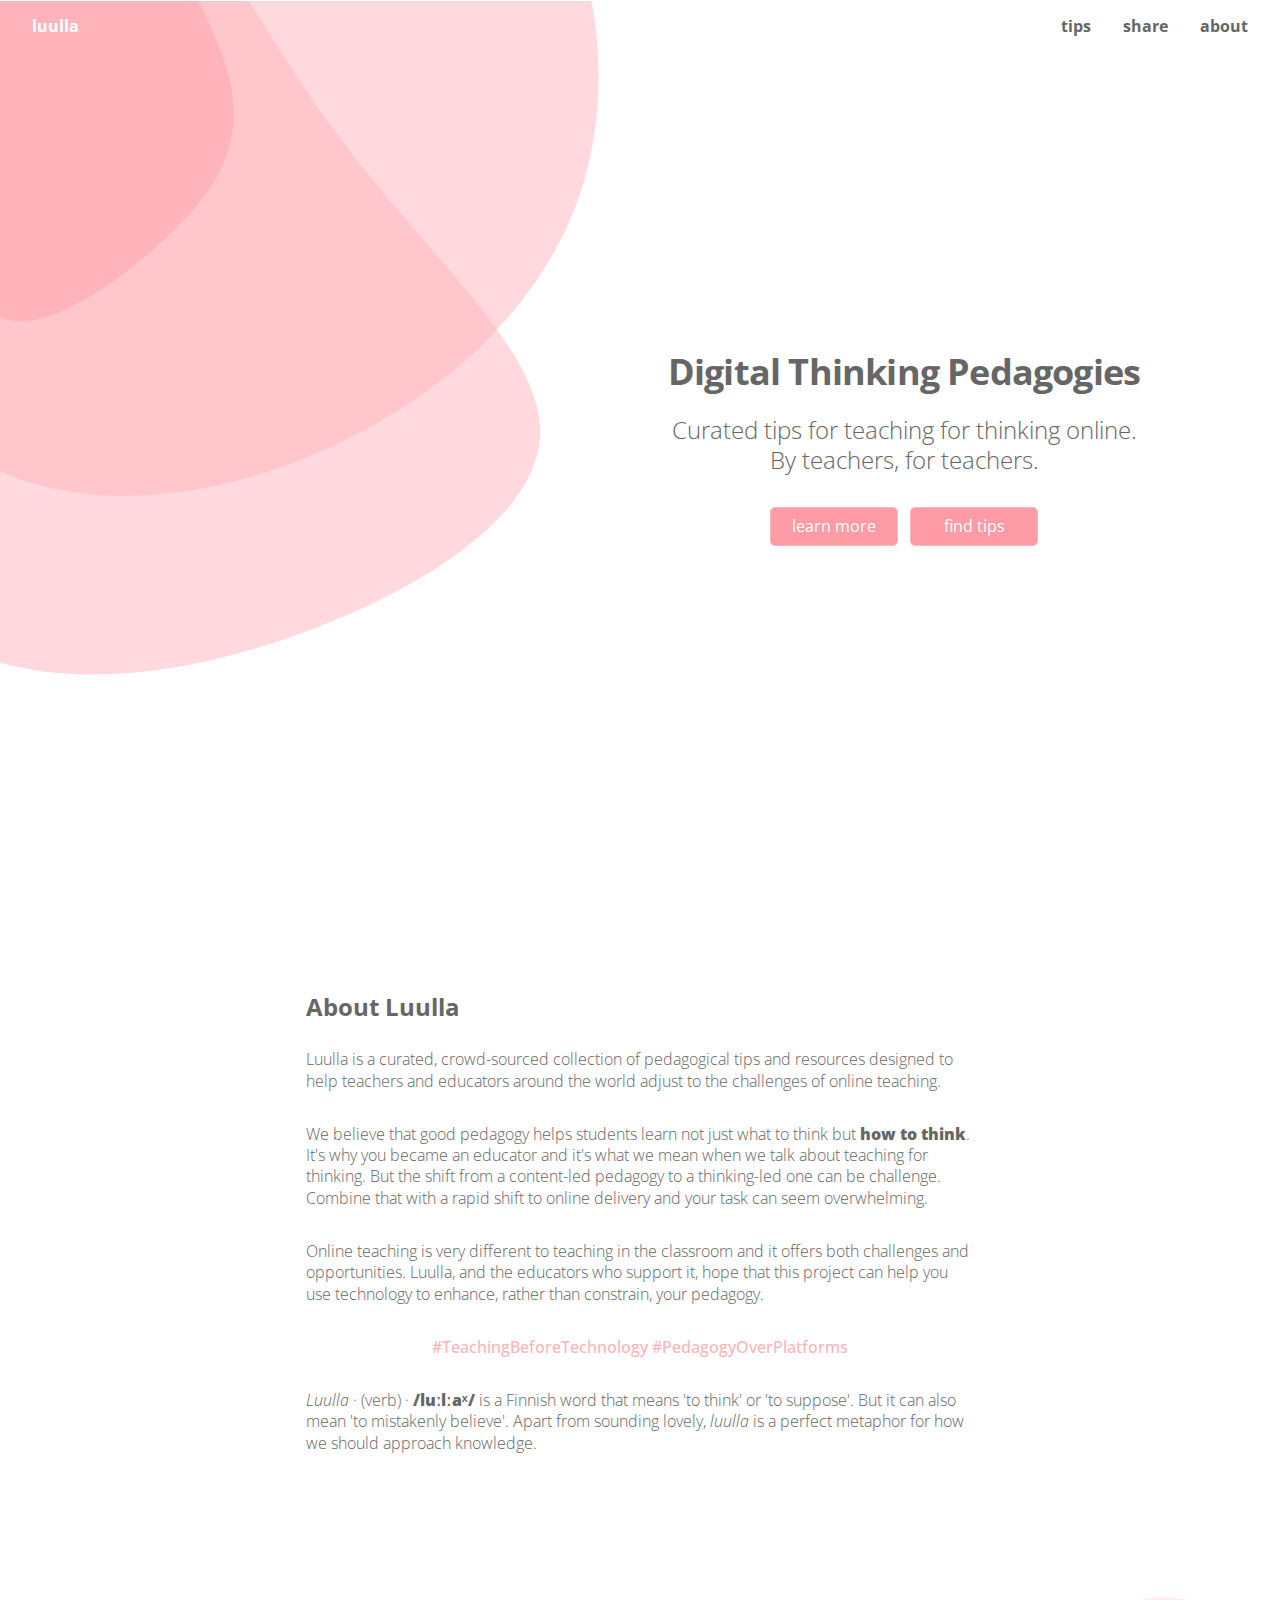
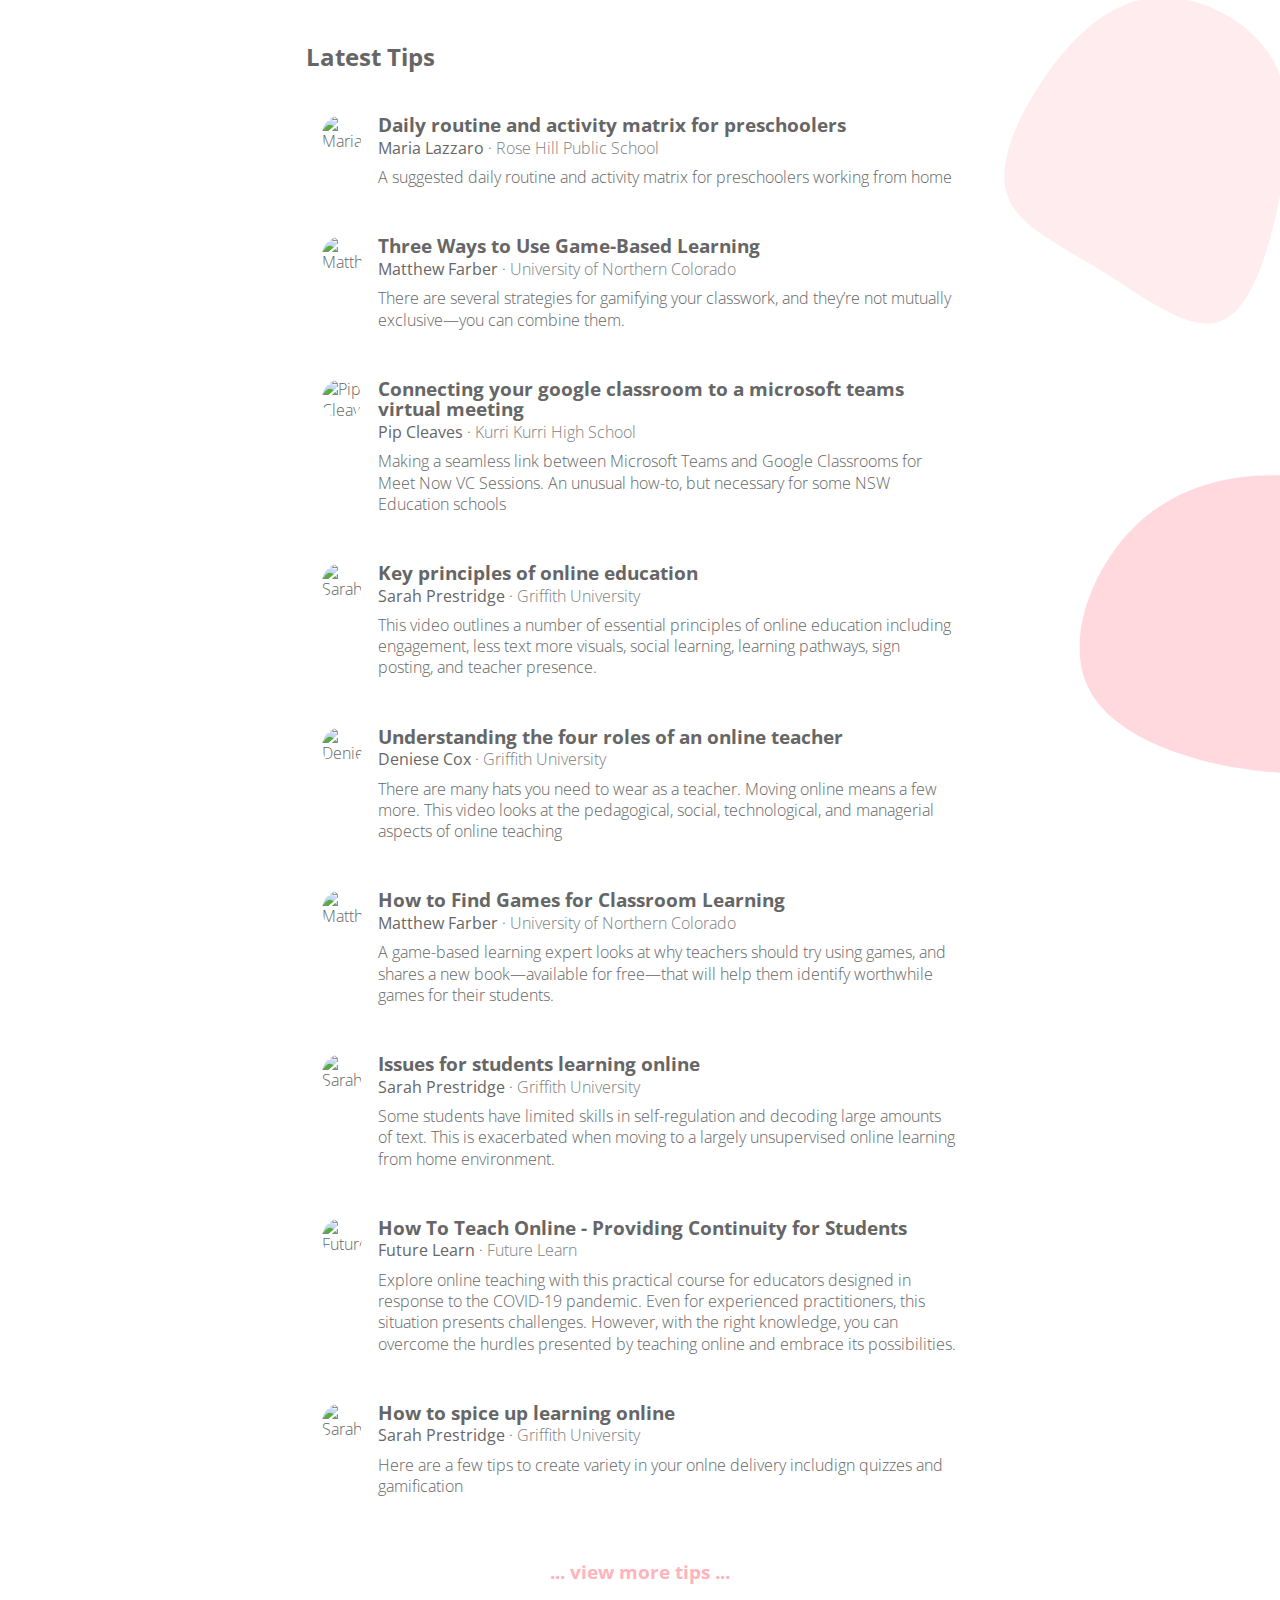
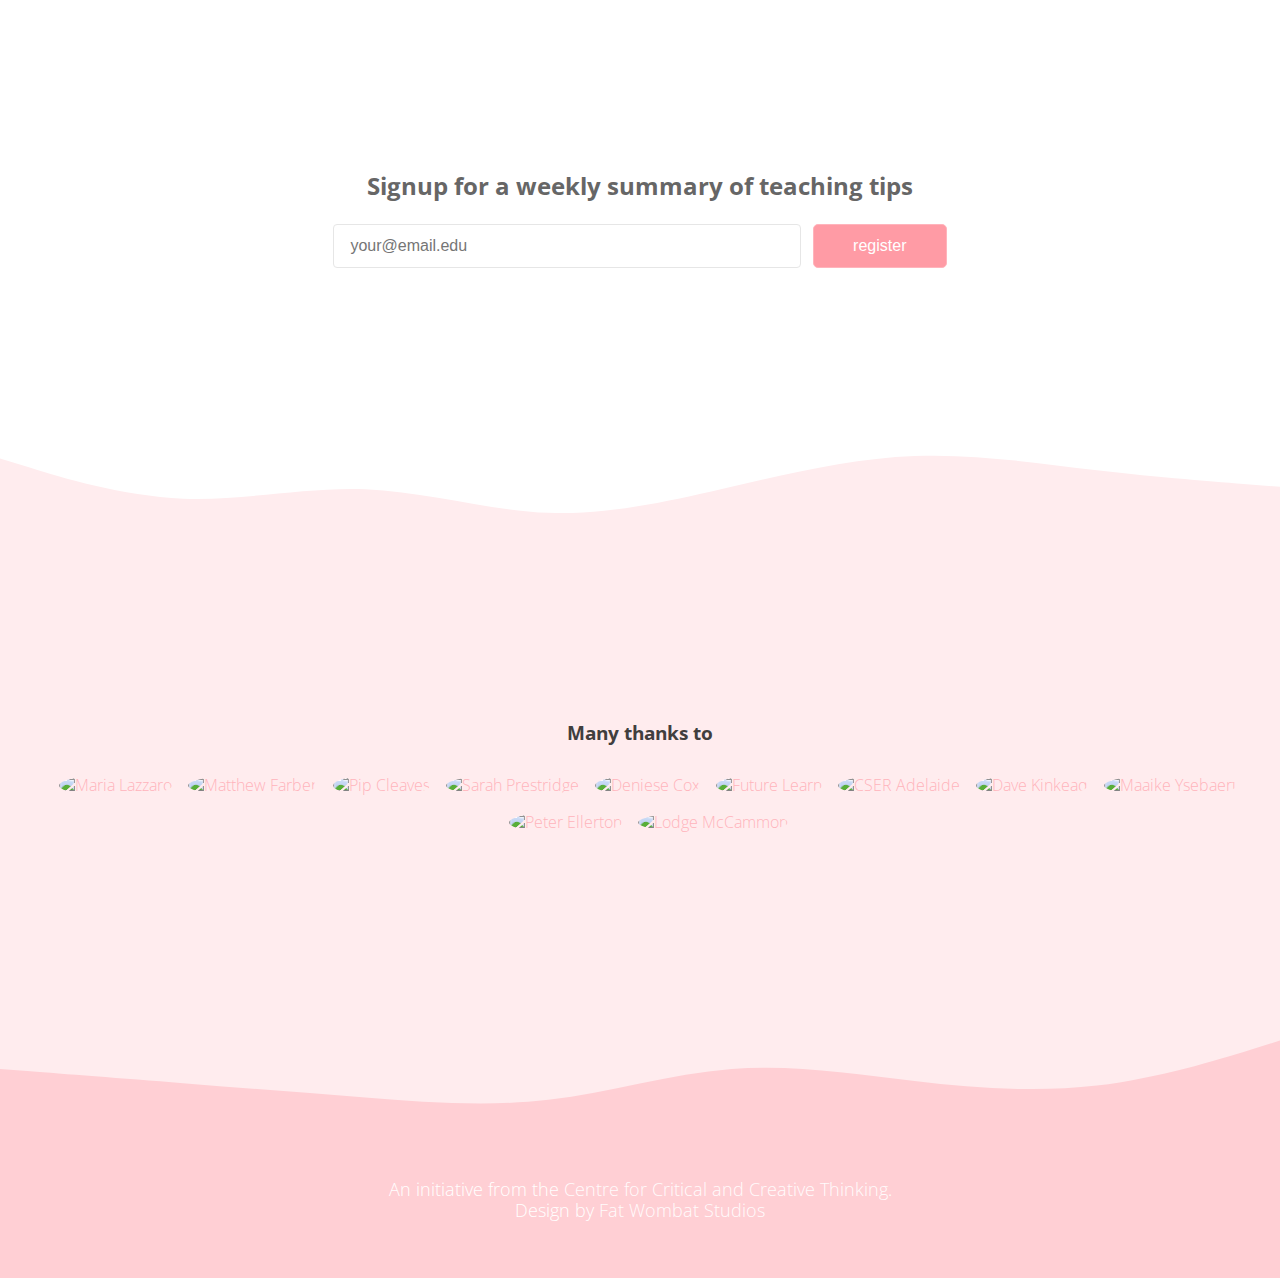
==== index.html @ fcb1ba96 "Automated build" ====
<!DOCTYPE html>
<html lang="en">

  <head>
    <title>Digital Thinking Pedagogies</title>
    <meta charset="utf-8">
    <meta name="viewport" content="width=device-width, initial-scale=1">
    <meta name="description" content="Curated tips for teaching for thinking online. By teachers, for teachers. | Luulla is a platform for digital thinking pedagogy">
    <meta name="author" content="Dave Kinkead">  
    <link href="https://fonts.googleapis.com/css2?family=Open+Sans:wght@300;400;600;700;800&display=swap" rel="stylesheet">
    <link rel="stylesheet" type="text/css" href="/assets/screen.css?x=1" media="screen">
    <meta name="google-site-verification" content="eX9k4VW4BFGqI_kBUXgRJk5OePRCKlw5haHARiLp54Y">
    <script src="https://kit.fontawesome.com/82c5c76c75.js" crossorigin="anonymous"></script>
    <script src="https://cdn.jsdelivr.net/npm/fuse.js@5.0.10-beta/dist/fuse.min.js"></script>  
  
    <meta property="og:url" content="https://luulla.app//">
    <meta property="og:type" content="article">
    <meta property="og:title" content="Digital Thinking Pedagogies">
    <meta property="og:description" content="Curated tips for teaching for thinking online. By teachers, for teachers.">
    <meta property="og:image" content="https://luulla.app/assets/images/screen.png">
    <meta property="og:image:alt" content="Curated tips for teaching for thinking online. By teachers, for teachers.">
  
    <meta name="twitter:card" content="summary_large_image">
    <meta name="twitter:site" content="@">
    <meta name="twitter:title" content="Digital Thinking Pedagogies">
    <meta name="twitter:description" content="Curated tips for teaching for thinking online. By teachers, for teachers.">
    <meta name="twitter:image" content="https://luulla.app/assets/images/screen.png">
  
  </head>
  <body class="home">

    <nav>
      <span class="home desktop"><a href="/">luulla</a></span>
      <span class="home mobile"><a href="/"></a></span>
    
      <span class="link"><a href="/tips">tips</a></span>
      <span class="link"><a href="/share">share</a></span>
      <span class="link"><a href="/#about">about</a></span> 
    </nav>
    <section class="hero">
      <div class="content">
        <h1>Digital Thinking Pedagogies</h1>
        <p class="description">Curated tips for teaching for thinking online. By teachers, for teachers.</p>
        <div class="call-to-action">
          <a href="#about" class="btn">learn more</a>
          <a href="tips" class="btn">find tips</a>
        </div>
      </div>
    
    </section>
    <section id="about" class="about content">
      <h2 id="about-luulla">About Luulla</h2>
<p>Luulla is a curated, crowd-sourced collection of pedagogical tips and resources designed to help teachers and educators around the world adjust to the challenges of online teaching.</p>
<p>We believe that good pedagogy helps students learn not just what to think but <strong>how to think</strong>. It&#39;s why you became an educator and it&#39;s what we mean when we talk about teaching for thinking.  But the shift from a content-led pedagogy to a thinking-led one can be challenge.  Combine that with a rapid shift to online delivery and your task can seem overwhelming.</p>
<p>Online teaching is very different to teaching in the classroom and it offers both challenges and opportunities.  Luulla, and the educators who support it, hope that this project can help you use technology to enhance, rather than constrain, your pedagogy.</p>
<p class="right">#TeachingBeforeTechnology #PedagogyOverPlatforms</p>

<p><em>Luulla</em> · (verb) · <strong>/luːlːaˣ/</strong>  is a Finnish word that means &#39;to think&#39; or &#39;to suppose&#39;.  But it can also mean &#39;to mistakenly believe&#39;.  Apart from sounding lovely, <em>luulla</em> is a perfect metaphor for how we should approach knowledge.</p>

    </section>

    <section class="content collections">
      <h2>Latest Tips</h2>
      <ol class="list">
  
        <li class="item summary twitter">
          <img src="https://pbs.twimg.com/profile_images/845379006002163712/iJyY5JTq_400x400.jpg" alt="Maria Lazzaro" class="mugshot" />
          <a href="https://twitter.com/MariaLazzaro17/status/1242695621837877248" rel="nofollow" target="_blank">
            <h3 class="title">
              <i class="fab fa-twitter"></i>
              <i class="fab fa-facebook"></i>
              <i class="fab fa-google-plus-g"></i>
              <i class="fab fa-youtube"></i>
              <i class="fab fa-wordpress"></i>
              <i class="fas fa-file-pdf"></i>
              <i class="fas fa-chalkboard-teacher"></i>
              Daily routine and activity matrix for preschoolers
            </h3>
          </a>
          <div class="meta"><span class="name">Maria Lazzaro</span>  &centerdot; <span class="school">Rose Hill Public School</span></div>
          <div class="contents">A suggested daily routine and activity matrix for preschoolers working from home
        </div>
        </li>  
  
        <li class="item summary blog">
          <img src="https://scontent-vie1-1.xx.fbcdn.net/v/t1.0-1/p320x320/80696371_10158064090493255_3617334006309191680_o.jpg?_nc_cat&#x3D;107&amp;_nc_sid&#x3D;dbb9e7&amp;_nc_oc&#x3D;AQnygaXtqpTHcOIzjh5dgww2oTogltzEM9eAENR7x769qzAmcpFcOkhseMDG-qgwoF0&amp;_nc_ht&#x3D;scontent-vie1-1.xx&amp;_nc_tp&#x3D;6&amp;oh&#x3D;0cd25d76961f17e14080dcde0e2c8b6f&amp;oe&#x3D;5EA6AFAB" alt="Matthew Farber" class="mugshot" />
          <a href="https://www.edutopia.org/article/3-ways-use-game-based-learning-matthew-farber" rel="nofollow" target="_blank">
            <h3 class="title">
              <i class="fab fa-twitter"></i>
              <i class="fab fa-facebook"></i>
              <i class="fab fa-google-plus-g"></i>
              <i class="fab fa-youtube"></i>
              <i class="fab fa-wordpress"></i>
              <i class="fas fa-file-pdf"></i>
              <i class="fas fa-chalkboard-teacher"></i>
              Three Ways to Use Game-Based Learning
            </h3>
          </a>
          <div class="meta"><span class="name">Matthew Farber</span>  &centerdot; <span class="school">University of Northern Colorado</span></div>
          <div class="contents">There are several strategies for gamifying your classwork, and they’re not mutually exclusive—you can combine them.
        </div>
        </li>  
  
        <li class="item summary pdf">
          <img src="https://pbs.twimg.com/profile_images/1138984179675172865/nPm04Na7_400x400.jpg" alt="Pip Cleaves" class="mugshot" />
          <a href="https://www.dropbox.com/s/hvswhx5kasagrvx/Connecting%20your%20Google%20Classroom%20to%20Teams.pdf?dl&#x3D;0" rel="nofollow" target="_blank">
            <h3 class="title">
              <i class="fab fa-twitter"></i>
              <i class="fab fa-facebook"></i>
              <i class="fab fa-google-plus-g"></i>
              <i class="fab fa-youtube"></i>
              <i class="fab fa-wordpress"></i>
              <i class="fas fa-file-pdf"></i>
              <i class="fas fa-chalkboard-teacher"></i>
              Connecting your google classroom to a microsoft teams virtual meeting
            </h3>
          </a>
          <div class="meta"><span class="name">Pip Cleaves</span>  &centerdot; <span class="school">Kurri Kurri High School</span></div>
          <div class="contents">Making a seamless link between Microsoft Teams and Google Classrooms for Meet Now VC Sessions. An unusual how-to, but necessary for some NSW Education schools
        </div>
        </li>  
  
        <li class="item summary youtube">
          <img src="https://i1.rgstatic.net/ii/profile.image/281167828930596-1444047042583_Q512/Sarah_Prestridge.jpg" alt="Sarah Prestridge" class="mugshot" />
          <a href="https://www.youtube.com/watch?v&#x3D;vPTQtCSduSM&amp;" rel="nofollow" target="_blank">
            <h3 class="title">
              <i class="fab fa-twitter"></i>
              <i class="fab fa-facebook"></i>
              <i class="fab fa-google-plus-g"></i>
              <i class="fab fa-youtube"></i>
              <i class="fab fa-wordpress"></i>
              <i class="fas fa-file-pdf"></i>
              <i class="fas fa-chalkboard-teacher"></i>
              Key principles of online education
            </h3>
          </a>
          <div class="meta"><span class="name">Sarah Prestridge</span>  &centerdot; <span class="school">Griffith University</span></div>
          <div class="contents">This video outlines a number of essential principles of online education including engagement, less text more visuals, social learning, learning pathways, sign posting, and teacher presence.
        </div>
        </li>  
  
        <li class="item summary youtube">
          <img src="https://media-exp1.licdn.com/dms/image/C5103AQGne--c1UJ5tA/profile-displayphoto-shrink_200_200/0?e&#x3D;1591228800&amp;v&#x3D;beta&amp;t&#x3D;pMYqDKmPVLatpJoZ0j_3WMMM72CoSiLJ8FSW7W2IIis" alt="Deniese Cox" class="mugshot" />
          <a href="https://www.youtube.com/watch?v&#x3D;ZI1KqHNqpA0&amp;" rel="nofollow" target="_blank">
            <h3 class="title">
              <i class="fab fa-twitter"></i>
              <i class="fab fa-facebook"></i>
              <i class="fab fa-google-plus-g"></i>
              <i class="fab fa-youtube"></i>
              <i class="fab fa-wordpress"></i>
              <i class="fas fa-file-pdf"></i>
              <i class="fas fa-chalkboard-teacher"></i>
              Understanding the four roles of an online teacher
            </h3>
          </a>
          <div class="meta"><span class="name">Deniese Cox</span>  &centerdot; <span class="school">Griffith University</span></div>
          <div class="contents">There are many hats you need to wear as a teacher.  Moving online means a few more.  This video looks at the pedagogical, social, technological, and managerial aspects of online teaching
        </div>
        </li>  
  
        <li class="item summary blog">
          <img src="https://scontent-vie1-1.xx.fbcdn.net/v/t1.0-1/p320x320/80696371_10158064090493255_3617334006309191680_o.jpg?_nc_cat&#x3D;107&amp;_nc_sid&#x3D;dbb9e7&amp;_nc_oc&#x3D;AQnygaXtqpTHcOIzjh5dgww2oTogltzEM9eAENR7x769qzAmcpFcOkhseMDG-qgwoF0&amp;_nc_ht&#x3D;scontent-vie1-1.xx&amp;_nc_tp&#x3D;6&amp;oh&#x3D;0cd25d76961f17e14080dcde0e2c8b6f&amp;oe&#x3D;5EA6AFAB" alt="Matthew Farber" class="mugshot" />
          <a href="https://www.edutopia.org/article/how-find-games-classroom-learning" rel="nofollow" target="_blank">
            <h3 class="title">
              <i class="fab fa-twitter"></i>
              <i class="fab fa-facebook"></i>
              <i class="fab fa-google-plus-g"></i>
              <i class="fab fa-youtube"></i>
              <i class="fab fa-wordpress"></i>
              <i class="fas fa-file-pdf"></i>
              <i class="fas fa-chalkboard-teacher"></i>
              How to Find Games for Classroom Learning
            </h3>
          </a>
          <div class="meta"><span class="name">Matthew Farber</span>  &centerdot; <span class="school">University of Northern Colorado</span></div>
          <div class="contents">A game-based learning expert looks at why teachers should try using games, and shares a new book—available for free—that will help them identify worthwhile games for their students.
        </div>
        </li>  
  
        <li class="item summary youtube">
          <img src="https://i1.rgstatic.net/ii/profile.image/281167828930596-1444047042583_Q512/Sarah_Prestridge.jpg" alt="Sarah Prestridge" class="mugshot" />
          <a href="https://www.youtube.com/watch?v&#x3D;uF2UOHXytvY&amp;" rel="nofollow" target="_blank">
            <h3 class="title">
              <i class="fab fa-twitter"></i>
              <i class="fab fa-facebook"></i>
              <i class="fab fa-google-plus-g"></i>
              <i class="fab fa-youtube"></i>
              <i class="fab fa-wordpress"></i>
              <i class="fas fa-file-pdf"></i>
              <i class="fas fa-chalkboard-teacher"></i>
              Issues for students learning online
            </h3>
          </a>
          <div class="meta"><span class="name">Sarah Prestridge</span>  &centerdot; <span class="school">Griffith University</span></div>
          <div class="contents">Some students have limited skills in self-regulation and decoding large amounts of text.  This is exacerbated when moving to a largely unsupervised online learning from home environment. 
        </div>
        </li>  
  
        <li class="item summary course">
          <img src="https://pbs.twimg.com/profile_images/1234464038312083456/QTAci5nb_400x400.jpg" alt="Future Learn" class="mugshot" />
          <a href="https://www.futurelearn.com/courses/teach-online" rel="nofollow" target="_blank">
            <h3 class="title">
              <i class="fab fa-twitter"></i>
              <i class="fab fa-facebook"></i>
              <i class="fab fa-google-plus-g"></i>
              <i class="fab fa-youtube"></i>
              <i class="fab fa-wordpress"></i>
              <i class="fas fa-file-pdf"></i>
              <i class="fas fa-chalkboard-teacher"></i>
              How To Teach Online - Providing Continuity for Students
            </h3>
          </a>
          <div class="meta"><span class="name">Future Learn</span>  &centerdot; <span class="school">Future Learn</span></div>
          <div class="contents">Explore online teaching with this practical course for educators designed in response to the COVID-19 pandemic.
        Even for experienced practitioners, this situation presents challenges. However, with the right knowledge, you can overcome the hurdles presented by teaching online and embrace its possibilities.
        </div>
        </li>  
  
        <li class="item summary youtube">
          <img src="https://i1.rgstatic.net/ii/profile.image/281167828930596-1444047042583_Q512/Sarah_Prestridge.jpg" alt="Sarah Prestridge" class="mugshot" />
          <a href="https://www.youtube.com/watch?v&#x3D;nMkEE9dXko4&amp;" rel="nofollow" target="_blank">
            <h3 class="title">
              <i class="fab fa-twitter"></i>
              <i class="fab fa-facebook"></i>
              <i class="fab fa-google-plus-g"></i>
              <i class="fab fa-youtube"></i>
              <i class="fab fa-wordpress"></i>
              <i class="fas fa-file-pdf"></i>
              <i class="fas fa-chalkboard-teacher"></i>
              How to spice up learning online
            </h3>
          </a>
          <div class="meta"><span class="name">Sarah Prestridge</span>  &centerdot; <span class="school">Griffith University</span></div>
          <div class="contents">Here are a few tips to create variety in your onlne delivery includign quizzes and gamification
        </div>
        </li>  
  
        <li class="item summary twitter">
          <img src="https://pbs.twimg.com/profile_images/421442344764727296/qwxsJpUq_400x400.png" alt="CSER Adelaide" class="mugshot" />
          <a href="https://twitter.com/cserAdelaide/status/1243026783701741570" rel="nofollow" target="_blank">
            <h3 class="title">
              <i class="fab fa-twitter"></i>
              <i class="fab fa-facebook"></i>
              <i class="fab fa-google-plus-g"></i>
              <i class="fab fa-youtube"></i>
              <i class="fab fa-wordpress"></i>
              <i class="fas fa-file-pdf"></i>
              <i class="fas fa-chalkboard-teacher"></i>
              Video conference like a pro
            </h3>
          </a>
          <div class="meta"><span class="name">CSER Adelaide</span>  &centerdot; <span class="school">University of Adelaide</span></div>
          <div class="contents">Are you new to video conferencing? Here are some useful tips from CSER's @ccoffa & @tjfalusi to get you started.
        </div>
        </li>  
  
        <li class="item summary blog">
          <img src="https://pbs.twimg.com/profile_images/447051446551199744/zjXzciwL_400x400.jpeg" alt="Dave Kinkead" class="mugshot" />
          <a href="https://criticalthinking.org.au/incorporating-critical-thinking-into-stem-education/" rel="nofollow" target="_blank">
            <h3 class="title">
              <i class="fab fa-twitter"></i>
              <i class="fab fa-facebook"></i>
              <i class="fab fa-google-plus-g"></i>
              <i class="fab fa-youtube"></i>
              <i class="fab fa-wordpress"></i>
              <i class="fas fa-file-pdf"></i>
              <i class="fas fa-chalkboard-teacher"></i>
              Incorporating Critical Thinking into STEM Education
            </h3>
          </a>
          <div class="meta"><span class="name">Dave Kinkead</span>  &centerdot; <span class="school">Centre for Critical &amp; Creative Thinking</span></div>
          <div class="contents">As essential as STEM in eduction might be, it is far from sufficient. Today's student's need to develop much more from their education than the ability to pipette peroxide, code software, build machines and solve equations. They also need to think critically about what they are doing and why.      
        </div>
        </li>  
  
        <li class="item summary blog">
          <img src="https://scontent-vie1-1.xx.fbcdn.net/v/t1.0-1/p320x320/80696371_10158064090493255_3617334006309191680_o.jpg?_nc_cat&#x3D;107&amp;_nc_sid&#x3D;dbb9e7&amp;_nc_oc&#x3D;AQnygaXtqpTHcOIzjh5dgww2oTogltzEM9eAENR7x769qzAmcpFcOkhseMDG-qgwoF0&amp;_nc_ht&#x3D;scontent-vie1-1.xx&amp;_nc_tp&#x3D;6&amp;oh&#x3D;0cd25d76961f17e14080dcde0e2c8b6f&amp;oe&#x3D;5EA6AFAB" alt="Matthew Farber" class="mugshot" />
          <a href="https://www.edutopia.org/article/using-digital-tools-promote-social-and-emotional-learning" rel="nofollow" target="_blank">
            <h3 class="title">
              <i class="fab fa-twitter"></i>
              <i class="fab fa-facebook"></i>
              <i class="fab fa-google-plus-g"></i>
              <i class="fab fa-youtube"></i>
              <i class="fab fa-wordpress"></i>
              <i class="fas fa-file-pdf"></i>
              <i class="fas fa-chalkboard-teacher"></i>
              Using Digital Tools to Promote Social and Emotional Learning
            </h3>
          </a>
          <div class="meta"><span class="name">Matthew Farber</span>  &centerdot; <span class="school">University of Northern Colorado</span></div>
          <div class="contents">Educators can take advantage of digital tools that students want to use to enhance social and emotional learning efforts.
        </div>
        </li>  
  
        <li class="item summary ">
          <img src="https://i1.rgstatic.net/ii/profile.image/281167828930596-1444047042583_Q512/Sarah_Prestridge.jpg" alt="Sarah Prestridge" class="mugshot" />
          <a href="https://www.youtube.com/watch?v&#x3D;FLPPlv1X6tA&amp;" rel="nofollow" target="_blank">
            <h3 class="title">
              <i class="fab fa-twitter"></i>
              <i class="fab fa-facebook"></i>
              <i class="fab fa-google-plus-g"></i>
              <i class="fab fa-youtube"></i>
              <i class="fab fa-wordpress"></i>
              <i class="fas fa-file-pdf"></i>
              <i class="fas fa-chalkboard-teacher"></i>
              How to run a live discussions for your online class
            </h3>
          </a>
          <div class="meta"><span class="name">Sarah Prestridge</span>  &centerdot; <span class="school">Griffith University</span></div>
          <div class="contents">A few simple tips and principles for running real time chat sessions with your students.
        </div>
        </li>  
  
        <li class="item summary youtube">
          <img src="https://scontent-vie1-1.xx.fbcdn.net/v/t1.0-1/p320x320/90060308_10222630016447416_2969380692980400128_n.jpg?_nc_cat&#x3D;111&amp;_nc_sid&#x3D;dbb9e7&amp;_nc_oc&#x3D;AQmCKQOBQaJJz073qJySqf9HRB1AVV_nSIlaBmMhOphSGPBCBZdq9EXtHuI-BM1ALrM&amp;_nc_ht&#x3D;scontent-vie1-1.xx&amp;_nc_tp&#x3D;6&amp;oh&#x3D;284af2ff6a0d7774a9dad2abf1499ca9&amp;oe&#x3D;5EA28E7A" alt="Maaike Ysebaert" class="mugshot" />
          <a href="https://www.youtube.com/watch?v&#x3D;34KUB8ZawWA" rel="nofollow" target="_blank">
            <h3 class="title">
              <i class="fab fa-twitter"></i>
              <i class="fab fa-facebook"></i>
              <i class="fab fa-google-plus-g"></i>
              <i class="fab fa-youtube"></i>
              <i class="fab fa-wordpress"></i>
              <i class="fas fa-file-pdf"></i>
              <i class="fas fa-chalkboard-teacher"></i>
              Some tips for video based classes for small children
            </h3>
          </a>
          <div class="meta"><span class="name">Maaike Ysebaert</span>  &centerdot; <span class="school">D-Teach Belgium</span></div>
          <div class="contents">Teaching young children online has different requirements to teaching older children. Online specialist Maaike Ysebaert shares some of her tips.  In Dutch/Flemmish with English subs.
        </div>
        </li>  
  
        <li class="item summary blog">
          <img src="https://pbs.twimg.com/profile_images/1127153159/peter_400x400.jpg" alt="Peter Ellerton" class="mugshot" />
          <a href="https://criticalthinking.org.au/what-does-a-critical-thinking-activity-look-like/" rel="nofollow" target="_blank">
            <h3 class="title">
              <i class="fab fa-twitter"></i>
              <i class="fab fa-facebook"></i>
              <i class="fab fa-google-plus-g"></i>
              <i class="fab fa-youtube"></i>
              <i class="fab fa-wordpress"></i>
              <i class="fas fa-file-pdf"></i>
              <i class="fas fa-chalkboard-teacher"></i>
              What does a critical thinking activity look like?
            </h3>
          </a>
          <div class="meta"><span class="name">Peter Ellerton</span>  &centerdot; <span class="school">University of Queensland</span></div>
          <div class="contents">There is no 'one right way' to teach critical and creative thinking in the classroom but rather, there are a rich diversity of effective pedagogies. 
        So it might be useful to explore what a critical thinking activity in the class room actually looks like.  Here's an example from a Brisbane school.
        </div>
        </li>  
  
        <li class="item summary youtube">
          <img src="https://i1.rgstatic.net/ii/profile.image/281167828930596-1444047042583_Q512/Sarah_Prestridge.jpg" alt="Sarah Prestridge" class="mugshot" />
          <a href="https://www.youtube.com/watch?v&#x3D;FLPPlv1X6tA" rel="nofollow" target="_blank">
            <h3 class="title">
              <i class="fab fa-twitter"></i>
              <i class="fab fa-facebook"></i>
              <i class="fab fa-google-plus-g"></i>
              <i class="fab fa-youtube"></i>
              <i class="fab fa-wordpress"></i>
              <i class="fas fa-file-pdf"></i>
              <i class="fas fa-chalkboard-teacher"></i>
              How to manage real time engagement when teaching online
            </h3>
          </a>
          <div class="meta"><span class="name">Sarah Prestridge</span>  &centerdot; <span class="school">Griffith University</span></div>
          <div class="contents">Classroom management is considerably different when teaching online.  This video looks at what to do before and during an online class chat.
        </div>
        </li>  
  
        <li class="item summary pdf">
          <img src="https://pbs.twimg.com/profile_images/1127153159/peter_400x400.jpg" alt="Peter Ellerton" class="mugshot" />
          <a href="https://criticalthinking.org.au/values-of-inquiry/" rel="nofollow" target="_blank">
            <h3 class="title">
              <i class="fab fa-twitter"></i>
              <i class="fab fa-facebook"></i>
              <i class="fab fa-google-plus-g"></i>
              <i class="fab fa-youtube"></i>
              <i class="fab fa-wordpress"></i>
              <i class="fas fa-file-pdf"></i>
              <i class="fas fa-chalkboard-teacher"></i>
              Critical thinking &#x27;Values of Inquiry&#x27; poster
            </h3>
          </a>
          <div class="meta"><span class="name">Peter Ellerton</span>  &centerdot; <span class="school">University of Queensland</span></div>
          <div class="contents">The values  of inquiry are those things applied during the process of inquiry, such as precision, clarity, plausibility, coherence and the like. Understanding what this means in a critical thinking pedagogy is vital for teachers, who will not be able to develop critical thinking in their students unless they are themselves critical thinkers.    
        </div>
        </li>  
  
        <li class="item summary youtube">
          <img src="https://i1.rgstatic.net/ii/profile.image/281167828930596-1444047042583_Q512/Sarah_Prestridge.jpg" alt="Sarah Prestridge" class="mugshot" />
          <a href="https://www.youtube.com/watch?v&#x3D;8mzM4ua713M" rel="nofollow" target="_blank">
            <h3 class="title">
              <i class="fab fa-twitter"></i>
              <i class="fab fa-facebook"></i>
              <i class="fab fa-google-plus-g"></i>
              <i class="fab fa-youtube"></i>
              <i class="fab fa-wordpress"></i>
              <i class="fas fa-file-pdf"></i>
              <i class="fas fa-chalkboard-teacher"></i>
              How to prepare your students to go online before you leave the classroom
            </h3>
          </a>
          <div class="meta"><span class="name">Sarah Prestridge</span>  &centerdot; <span class="school">Griffith University</span></div>
          <div class="contents">It's really important to communication expectations and logistics before you transition to online delivery.
        </div>
        </li>  
  
        <li class="item summary blog">
          <img src="https://pbs.twimg.com/profile_images/447051446551199744/zjXzciwL_400x400.jpeg" alt="Dave Kinkead" class="mugshot" />
          <a href="https://criticalthinking.org.au/whats-the-role-of-argumentation-in-critical-thinking-education/" rel="nofollow" target="_blank">
            <h3 class="title">
              <i class="fab fa-twitter"></i>
              <i class="fab fa-facebook"></i>
              <i class="fab fa-google-plus-g"></i>
              <i class="fab fa-youtube"></i>
              <i class="fab fa-wordpress"></i>
              <i class="fas fa-file-pdf"></i>
              <i class="fas fa-chalkboard-teacher"></i>
              What&#x27;s the role of argumentation in critical thinking?
            </h3>
          </a>
          <div class="meta"><span class="name">Dave Kinkead</span>  &centerdot; <span class="school">Centre for Critical &amp; Creative Thinking</span></div>
          <div class="contents">To understand why argumentation is so essential to critical thinking, we need to consider why we value critical thinking in the first place. A key objective in the application of critical thinking is to help ensure that our beliefs are warranted or justified. In other words, to ensure that our beliefs match reality or, in the absence of any way to confirm what the truth is, to stand confidently based on the quality of our reasoning.
        </div>
        </li>  
  
        <li class="item summary youtube">
          <img src="https://i1.rgstatic.net/ii/profile.image/281167828930596-1444047042583_Q512/Sarah_Prestridge.jpg" alt="Sarah Prestridge" class="mugshot" />
          <a href="https://www.youtube.com/watch?v&#x3D;FHyz3rzik6I" rel="nofollow" target="_blank">
            <h3 class="title">
              <i class="fab fa-twitter"></i>
              <i class="fab fa-facebook"></i>
              <i class="fab fa-google-plus-g"></i>
              <i class="fab fa-youtube"></i>
              <i class="fab fa-wordpress"></i>
              <i class="fas fa-file-pdf"></i>
              <i class="fas fa-chalkboard-teacher"></i>
              Basic guidelines for making online videos
            </h3>
          </a>
          <div class="meta"><span class="name">Sarah Prestridge</span>  &centerdot; <span class="school">Griffith University</span></div>
          <div class="contents">Some simple guidelines for producing your own online videos from recommended lengths to voice intonation.
        </div>
        </li>  
  
        <li class="item summary youtube">
          <img src="https://i1.rgstatic.net/ii/profile.image/281167828930596-1444047042583_Q512/Sarah_Prestridge.jpg" alt="Sarah Prestridge" class="mugshot" />
          <a href="https://www.youtube.com/watch?v&#x3D;GATuEFNwimI" rel="nofollow" target="_blank">
            <h3 class="title">
              <i class="fab fa-twitter"></i>
              <i class="fab fa-facebook"></i>
              <i class="fab fa-google-plus-g"></i>
              <i class="fab fa-youtube"></i>
              <i class="fab fa-wordpress"></i>
              <i class="fas fa-file-pdf"></i>
              <i class="fas fa-chalkboard-teacher"></i>
              Basic do&#x27;s and don&#x27;ts of online education
            </h3>
          </a>
          <div class="meta"><span class="name">Sarah Prestridge</span>  &centerdot; <span class="school">Griffith University</span></div>
          <div class="contents">7 quick do's and 4 don'ts when transitioning to online education.  This might seem simple but you'd be suprised how often they are missed.
        </div>
        </li>  
  
        <li class="item summary blog">
          <img src="https://pbs.twimg.com/profile_images/1127153159/peter_400x400.jpg" alt="Peter Ellerton" class="mugshot" />
          <a href="https://criticalthinking.org.au/the-how-and-why-of-collaboration-in-the-classroom/" rel="nofollow" target="_blank">
            <h3 class="title">
              <i class="fab fa-twitter"></i>
              <i class="fab fa-facebook"></i>
              <i class="fab fa-google-plus-g"></i>
              <i class="fab fa-youtube"></i>
              <i class="fab fa-wordpress"></i>
              <i class="fas fa-file-pdf"></i>
              <i class="fas fa-chalkboard-teacher"></i>
              The how and why of collaboration in the classroom
            </h3>
          </a>
          <div class="meta"><span class="name">Peter Ellerton</span>  &centerdot; <span class="school">University of Queensland</span></div>
          <div class="contents">Collaboration is critical in developing thinking for the reason that learning to think well is a bit like learning to speak a language. Just like learning a language, you cannot learn to think well in isolation. You must do it with others to learn how to do it well. Reasoning is far better understood, in fact, as a social competence rather than an individual faculty. 
        </div>
        </li>  
  
        <li class="item summary youtube">
          <img src="https://i1.rgstatic.net/ii/profile.image/281167828930596-1444047042583_Q512/Sarah_Prestridge.jpg" alt="Sarah Prestridge" class="mugshot" />
          <a href="https://www.youtube.com/watch?v&#x3D;wJ-mhUIKxoE" rel="nofollow" target="_blank">
            <h3 class="title">
              <i class="fab fa-twitter"></i>
              <i class="fab fa-facebook"></i>
              <i class="fab fa-google-plus-g"></i>
              <i class="fab fa-youtube"></i>
              <i class="fab fa-wordpress"></i>
              <i class="fas fa-file-pdf"></i>
              <i class="fas fa-chalkboard-teacher"></i>
              Worksheet alternatives to engage students
            </h3>
          </a>
          <div class="meta"><span class="name">Sarah Prestridge</span>  &centerdot; <span class="school">Griffith University</span></div>
          <div class="contents">There's a number of alternatives to standard paper worksheets that an help engage your students.  Here alternatives a few examples.
        </div>
        </li>  
  
        <li class="item summary twitter">
          <img src="https://pbs.twimg.com/profile_images/901468600481058816/xPBUA3Lb_400x400.jpg" alt="Lodge McCammon" class="mugshot" />
          <a href="https://twitter.com/pocketlodge/status/1242572204321255424" rel="nofollow" target="_blank">
            <h3 class="title">
              <i class="fab fa-twitter"></i>
              <i class="fab fa-facebook"></i>
              <i class="fab fa-google-plus-g"></i>
              <i class="fab fa-youtube"></i>
              <i class="fab fa-wordpress"></i>
              <i class="fas fa-file-pdf"></i>
              <i class="fas fa-chalkboard-teacher"></i>
              How to create video of hand drawing at home
            </h3>
          </a>
          <div class="meta"><span class="name">Lodge McCammon</span> </div>
          <div class="contents">Sometime is can be very useful to share hand drawn rather than computer generated text and figures online.
        Here's a very simple set up for hands free filming while you write or draw.    
        </div>
        </li>  
  
        <li class="item summary blog">
          <img src="https://pbs.twimg.com/profile_images/447051446551199744/zjXzciwL_400x400.jpeg" alt="Dave Kinkead" class="mugshot" />
          <a href="https://criticalthinking.org.au/what-is-argument-mapping-and-how-can-it-help-critical-thinking/" rel="nofollow" target="_blank">
            <h3 class="title">
              <i class="fab fa-twitter"></i>
              <i class="fab fa-facebook"></i>
              <i class="fab fa-google-plus-g"></i>
              <i class="fab fa-youtube"></i>
              <i class="fab fa-wordpress"></i>
              <i class="fas fa-file-pdf"></i>
              <i class="fas fa-chalkboard-teacher"></i>
              What is argument mapping and how can it help critical thinking?
            </h3>
          </a>
          <div class="meta"><span class="name">Dave Kinkead</span>  &centerdot; <span class="school">Centre for Critical &amp; Creative Thinking</span></div>
          <div class="contents">Argument mapping is a great way to make your student's thinking visible. In this blog post, I explore what argument mapping it and how you can use it online to improve critical thinking.    
        </div>
        </li>  
      </ol>

      <h3 class="center"><a href="tips"> ... view more tips ...</a></h3> 
    </section>

    <section class="newsletter content">
      <form name="newsletter-signup" id="newsletter-signup" method="POST" action="https://serverlessforms.com/api/form/7e488d0f-4c84-5fc1-9598-1023ab6b5c0c/form-response">
        <legend>Signup for a weekly summary of teaching tips</legend>
        <input name="email" type="email" placeholder="your@email.edu" />
        <input name="signup" type="submit" value="register" class="btn" />
      </form>
    </section>
    <footer>
      <div class="upper content">
        <h3>Many thanks to</h3>
        <ul class="contributors">
          <a href="#" rel="nofollow"><img src="https://pbs.twimg.com/profile_images/845379006002163712/iJyY5JTq_400x400.jpg" alt="Maria Lazzaro" title="Maria Lazzaro" class="mugshot"></a>
          <a href="#" rel="nofollow"><img src="https://scontent-vie1-1.xx.fbcdn.net/v/t1.0-1/p320x320/80696371_10158064090493255_3617334006309191680_o.jpg?_nc_cat&#x3D;107&amp;_nc_sid&#x3D;dbb9e7&amp;_nc_oc&#x3D;AQnygaXtqpTHcOIzjh5dgww2oTogltzEM9eAENR7x769qzAmcpFcOkhseMDG-qgwoF0&amp;_nc_ht&#x3D;scontent-vie1-1.xx&amp;_nc_tp&#x3D;6&amp;oh&#x3D;0cd25d76961f17e14080dcde0e2c8b6f&amp;oe&#x3D;5EA6AFAB" alt="Matthew Farber" title="Matthew Farber" class="mugshot"></a>
          <a href="#" rel="nofollow"><img src="https://pbs.twimg.com/profile_images/1138984179675172865/nPm04Na7_400x400.jpg" alt="Pip Cleaves" title="Pip Cleaves" class="mugshot"></a>
          <a href="#" rel="nofollow"><img src="https://i1.rgstatic.net/ii/profile.image/281167828930596-1444047042583_Q512/Sarah_Prestridge.jpg" alt="Sarah Prestridge" title="Sarah Prestridge" class="mugshot"></a>
          <a href="#" rel="nofollow"><img src="https://media-exp1.licdn.com/dms/image/C5103AQGne--c1UJ5tA/profile-displayphoto-shrink_200_200/0?e&#x3D;1591228800&amp;v&#x3D;beta&amp;t&#x3D;pMYqDKmPVLatpJoZ0j_3WMMM72CoSiLJ8FSW7W2IIis" alt="Deniese Cox" title="Deniese Cox" class="mugshot"></a>
          <a href="#" rel="nofollow"><img src="https://pbs.twimg.com/profile_images/1234464038312083456/QTAci5nb_400x400.jpg" alt="Future Learn" title="Future Learn" class="mugshot"></a>
          <a href="#" rel="nofollow"><img src="https://pbs.twimg.com/profile_images/421442344764727296/qwxsJpUq_400x400.png" alt="CSER Adelaide" title="CSER Adelaide" class="mugshot"></a>
          <a href="#" rel="nofollow"><img src="https://pbs.twimg.com/profile_images/447051446551199744/zjXzciwL_400x400.jpeg" alt="Dave Kinkead" title="Dave Kinkead" class="mugshot"></a>
          <a href="#" rel="nofollow"><img src="https://scontent-vie1-1.xx.fbcdn.net/v/t1.0-1/p320x320/90060308_10222630016447416_2969380692980400128_n.jpg?_nc_cat&#x3D;111&amp;_nc_sid&#x3D;dbb9e7&amp;_nc_oc&#x3D;AQmCKQOBQaJJz073qJySqf9HRB1AVV_nSIlaBmMhOphSGPBCBZdq9EXtHuI-BM1ALrM&amp;_nc_ht&#x3D;scontent-vie1-1.xx&amp;_nc_tp&#x3D;6&amp;oh&#x3D;284af2ff6a0d7774a9dad2abf1499ca9&amp;oe&#x3D;5EA28E7A" alt="Maaike Ysebaert" title="Maaike Ysebaert" class="mugshot"></a>
          <a href="#" rel="nofollow"><img src="https://pbs.twimg.com/profile_images/1127153159/peter_400x400.jpg" alt="Peter Ellerton" title="Peter Ellerton" class="mugshot"></a>
          <a href="#" rel="nofollow"><img src="https://pbs.twimg.com/profile_images/901468600481058816/xPBUA3Lb_400x400.jpg" alt="Lodge McCammon" title="Lodge McCammon" class="mugshot"></a>
        </ul>
        
      </div>
    
      <div class="lower content">
        <p>An initiative from the <a href="https://criticalthinking.org.au/">Centre for Critical and Creative Thinking</a>.<br />Design by <a href="https://fatwombat.studio/">Fat Wombat Studios</a></p>
      </div>
      <!-- Global site tag (gtag.js) - Google Analytics -->
      <script async src="https://www.googletagmanager.com/gtag/js?id=UA-54479441-3"></script>
      <script>
        window.dataLayer = window.dataLayer || [];
        function gtag(){dataLayer.push(arguments);}
        gtag('js', new Date());
    
        gtag('config', 'UA-54479441-3');
      </script>  
    </footer>

  </body>
</html>
---- assets/screen.css ----
/** 
* Screen.css
* 
* Copyright 2020 Centre for Critical and Creative Thinking. All rights reserved.
*/
* {
  padding: 0;
  margin: 0;
  box-sizing: border-box;
  -webkit-appearance: none;
}
*:focus {
  outline: none;
}
/** Structure **/
body {
  min-height: 100vh;
}
nav {
  position: absolute;
  top: 0;
  left: 1rem;
  right: 1rem;
  display: flex;
  flex-direction: row;
  justify-content: flex-end;
}
nav span {
  padding: 1rem;
}
nav span.home {
  position: absolute;
  left: 0;
}
nav span.home.mobile {
  display: none;
}
.home .hero {
  border-top: 1px solid #fff;
  min-height: 100vh;
  display: flex;
  justify-content: center;
}
.home .hero .content {
  padding: 5vh 1rem 1rem 1rem;
  max-width: 33rem;
  margin-left: 50%;
}
.home .hero .call-to-action {
  text-align: center;
  margin: 2rem auto;
  display: block;
}
.home .hero .call-to-action .btn {
  display: inline-block;
  min-width: 8rem;
  margin: 0 0.25rem;
}
.hero .content {
  max-width: 900px;
  margin: auto;
  padding: 5rem 1rem 1rem 1rem;
  text-align: center;
}
.hero .call-to-action {
  display: none;
}
section.content {
  padding: 5rem 0;
}
section.content > * {
  max-width: 700px;
  margin: 0 auto;
  padding: 1rem;
}
section.content iframe {
  margin: 1rem auto;
  width: 100%;
  height: auto;
}
section.content:last-of-type {
  padding-bottom: 0;
}
.collection section.tips {
  padding-top: 2rem;
}
.home .collections .list li:nth-child(n+10) {
  display: none;
}
.content .list {
  list-style: none;
}
.content .list li {
  margin-bottom: 1rem;
  padding: 1rem;
  font-weight: 300;
}
.content .list .mugshot {
  max-width: 2.5rem;
  max-height: 2.5rem;
  float: left;
  margin-right: 1rem;
  margin-bottom: 0.5rem;
}
.content .list h3 {
  margin-bottom: 0.125rem;
  line-height: 1.1;
}
.content .list h3 i {
  display: none;
}
.content .list h3,
.content .list .meta,
.content .list .contents {
  margin-left: 3.5rem;
}
.content .list .meta {
  margin-bottom: 0.5rem;
}
.content .list .name {
  font-weight: 400;
}
.content .list .school {
  color: #808080;
}
.content .list a {
  text-decoration: none;
  color: #666666;
}
.content .list a:hover {
  color: #FFB4BC;
}
.content .list .twitter i.fa-twitter {
  display: inline;
}
.content .list .facebook i.fa-facebook {
  display: inline;
}
.content .list .youtube i.fa-youtube {
  display: inline;
}
.content .list .google i.fa-google-plus-g {
  display: inline;
}
.content .list .blog i.fa-wordpress {
  display: inline;
}
.content .list .pdf i.fa-file-pdf {
  display: inline;
}
.content .list .course i.fa-chalkboard-teacher {
  display: inline;
}
img.preview {
  max-width: 150px;
  max-height: 150px;
  float: left;
  margin-right: 1rem;
  border-radius: 5px;
}
.newsletter {
  text-align: center;
}
.contributors {
  display: flex;
  justify-content: center;
}
.contributors li {
  list-style: none;
  display: inline-block;
}
.contributors img {
  width: 4rem;
  margin: 0.5rem;
}
@media screen and (max-width: 600px) {
  .home .hero .content {
    min-width: 100%;
    margin-left: 0 !important;
    margin-right: 0 !important;
    padding: 1rem;
  }
  .list .contents {
    margin-left: 0 !important;
  }
}
@media screen and (max-height: 400px) {
  .home.hero .content {
    margin-top: 10% !important;
  }
}
@media screen and (min-height: 800px) {
  .home.hero {
    min-height: 800px !important;
  }
}
/** Color & Fonts **/
html {
  font-family: 'Open Sans', sans-serif;
  font-size: 16px;
  background: #FFFFFF;
  color: #666666;
  line-height: 1.33em;
}
body.home {
  background: no-repeat left top / 100% url('/assets/images/blob-1.svg'), no-repeat left top / 50% url('/assets/images/blob-5.svg'), no-repeat left top / 100% url('/assets/images/blob-2.svg');
}
body {
  background: no-repeat 0 -5% url('/assets/images/blob-5.svg'), no-repeat -25% -15% url('/assets/images/blob-4.svg');
}
.hero h1 {
  text-transform: capitalize;
  letter-spacing: -0.05rem;
}
section.collections {
  background: no-repeat 110% top / 35% url('/assets/images/blob-4.svg'), no-repeat 150% 35% url('/assets/images/blob-3.svg');
}
footer {
  color: #413e3e;
  text-align: center;
}
footer:before {
  content: url('/assets/images/wave-1.svg');
}
footer .upper {
  background: #ffecee;
  margin-top: -1rem;
  padding-top: 160px;
}
footer .upper ul {
  display: flex;
  justify-content: center;
  flex-wrap: wrap;
}
footer .upper:after {
  content: url('/assets/images/wave-2.svg');
}
footer .lower {
  margin-top: -1rem;
  padding: 4rem 0 2rem 0;
  color: #ffffff;
  font-weight: 800;
  background: #ffcfd4;
  font-size: 1.1rem;
}
footer .lower a {
  color: #fffbfc;
  text-decoration: none;
}
footer .lower a:hover {
  color: #ff9ba5;
}
h1,
h2,
h3,
h4,
h5,
p,
legend {
  margin-bottom: 1.5rem;
}
p {
  font-weight: 300;
}
.content ul,
.content ol {
  font-weight: 300;
  padding-left: 1rem;
  list-style-position: inside;
}
.content a {
  color: #FFB4BC;
  text-decoration: none;
}
.content a:hover {
  color: #ffe7ea;
}
.center {
  margin: auto;
  text-align: center;
}
strong {
  font-weight: 800;
}
.btn {
  color: #fff !important;
  background: #ff9ba5;
  padding: 0.5rem 1.25rem;
  text-decoration: none;
  border: 1px solid #FFB4BC;
  border-radius: 5px;
}
.btn:hover,
.btn:focus {
  background: #FFB4BC;
}
img.mugshot {
  border-radius: 50%;
}
.right {
  text-align: center;
  color: #FFB4BC;
  font-weight: 500;
}
nav a {
  text-decoration: none;
  color: #666666;
  font-weight: bold;
}
nav a:hover {
  color: #FFB4BC;
}
nav span.home a {
  color: #FFFFFF;
  font-weight: bold;
}
nav span.home a:hover {
  color: #ffe7ea;
}
h2,
legend {
  font-size: 1.5rem;
  font-weight: bold;
}
.hero h1 {
  font-size: 2.25rem;
  line-height: 1.1em;
}
.hero .description {
  font-size: 1.5rem;
  line-height: 1.25em;
}
/** Form **/
form {
  text-align: center;
}
form input {
  margin: 0.25rem;
  padding: 0.75rem 1rem;
  border: 1px solid #e6e6e6;
  border-radius: 4px;
  font-size: 1rem;
  color: #808080;
  font-weight: 300;
}
form input[type='email'],
form input[type='text'],
form input[type='password'] {
  min-width: 70%;
}
form input[type='submit'] {
  min-width: 20%;
  padding: 0.75rem 1rem;
  font-weight: 400;
}
.tips form {
  margin-bottom: 2.5rem;
}
.submission form {
  margin: 0 auto;
  margin-top: 2.5rem;
  margin-bottom: 2.5rem;
}
.submission form input {
  width: 100%;
}
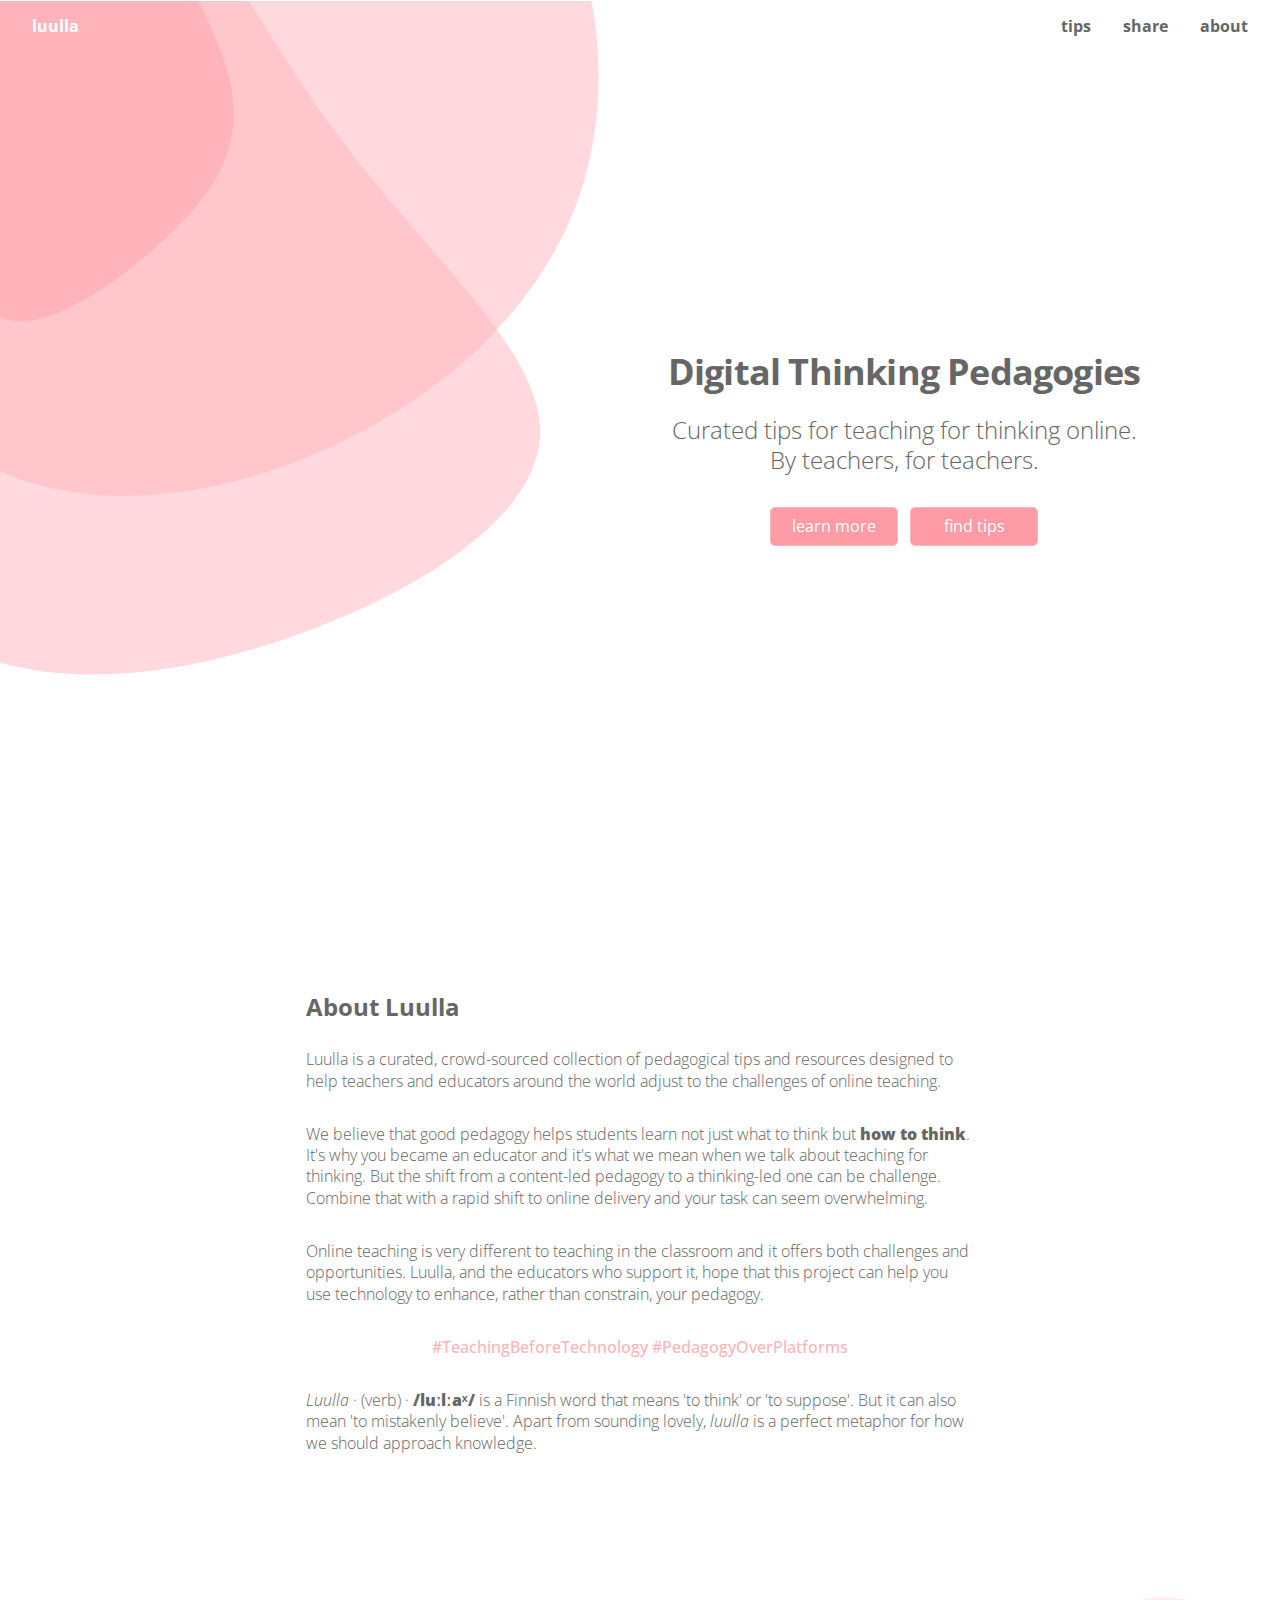
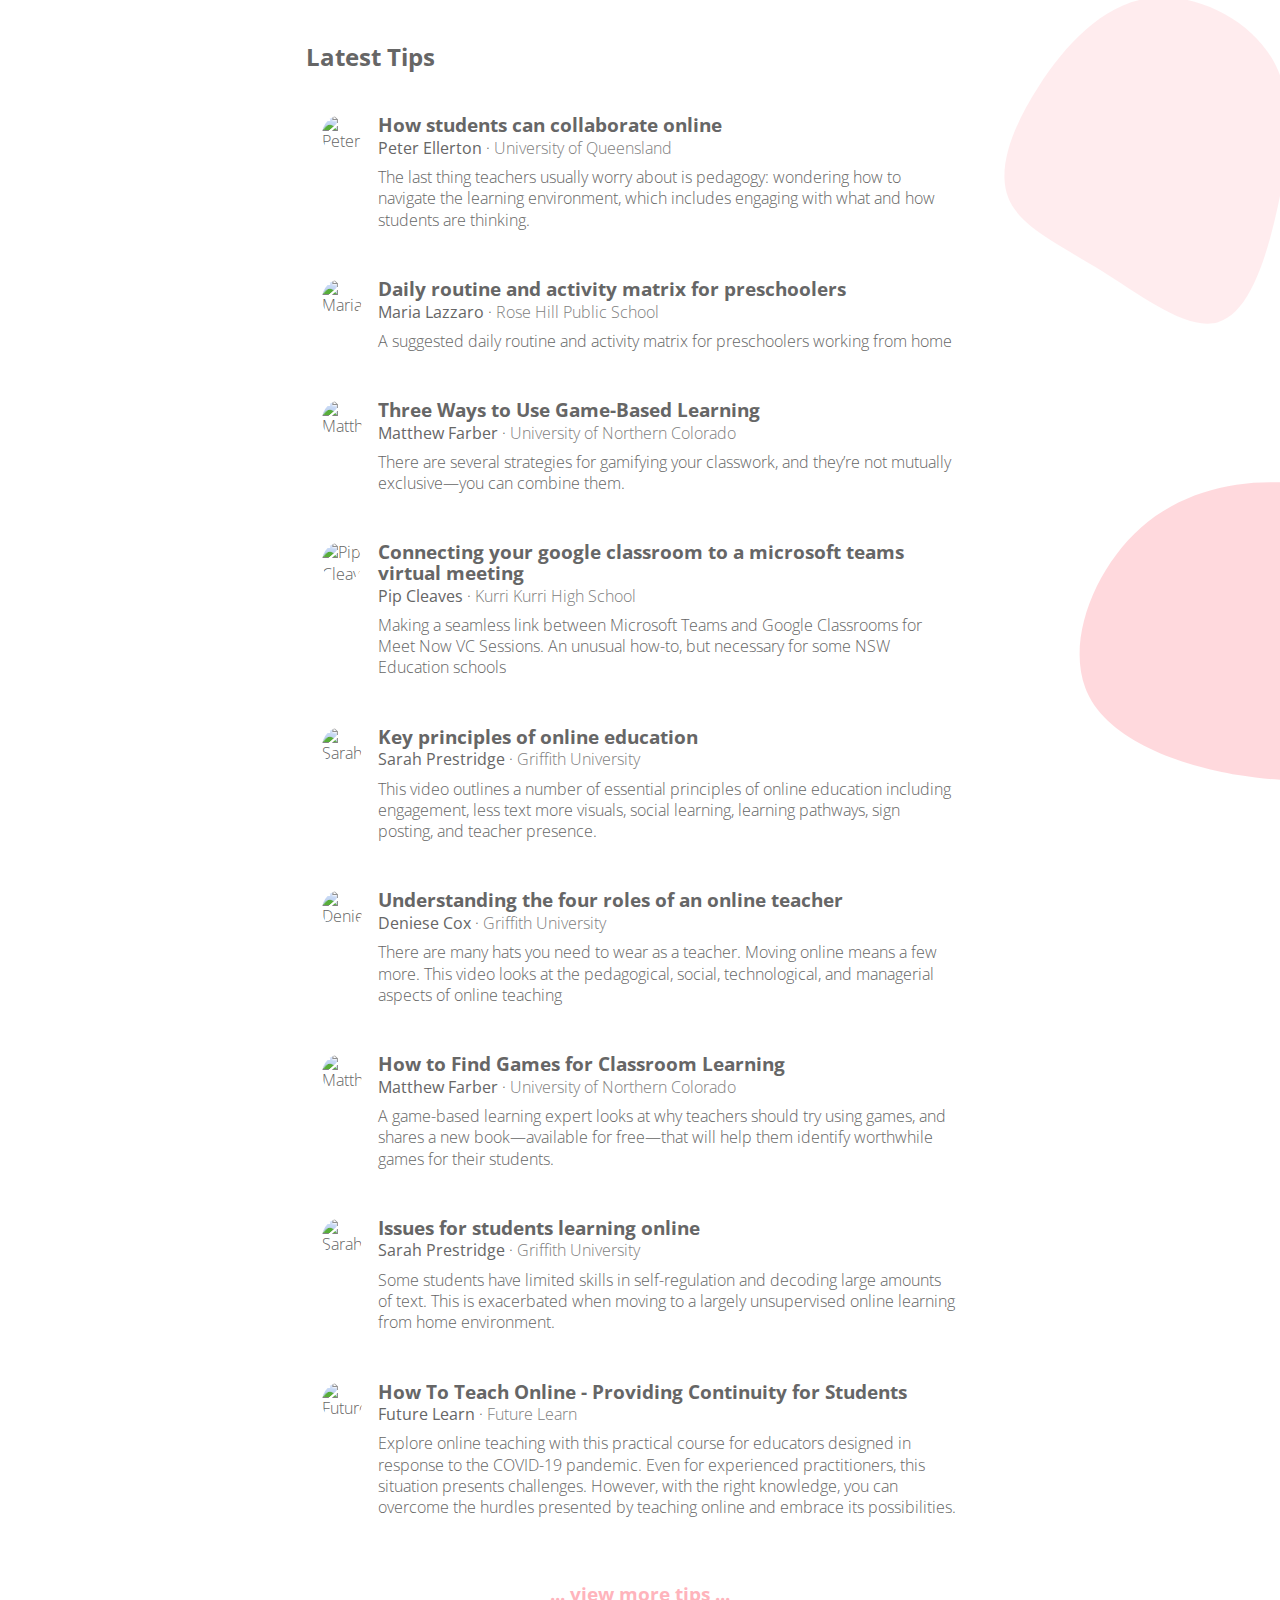
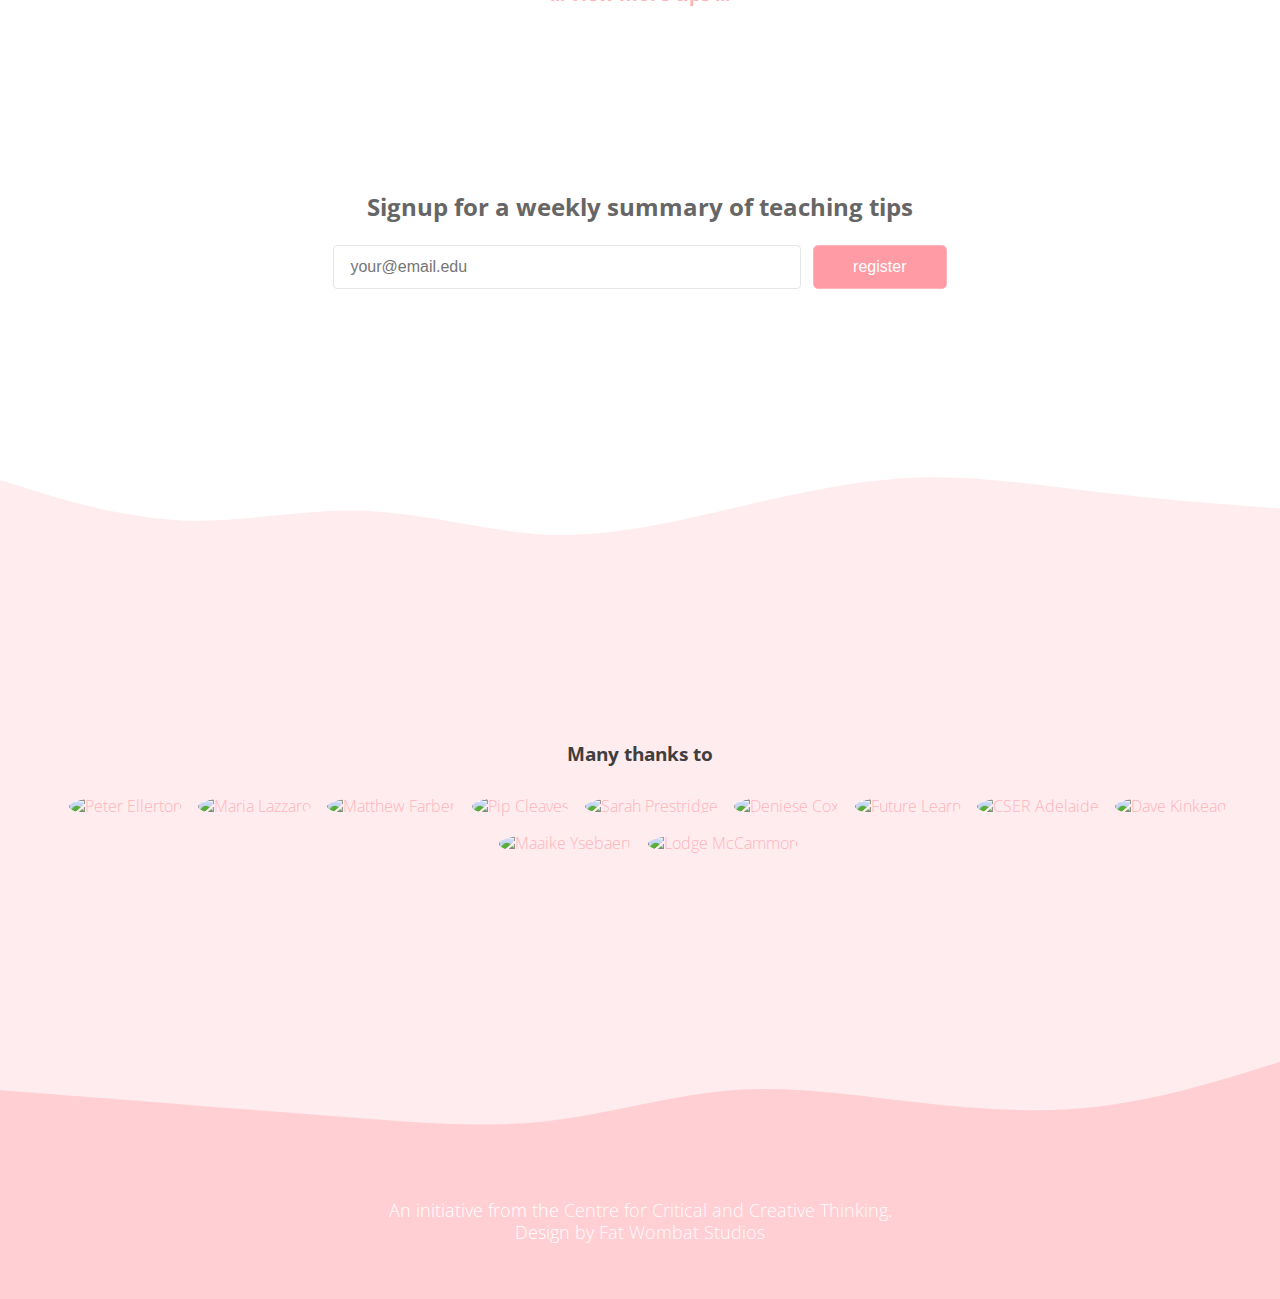
==== commit a4af3d5e: "Automated build" ====
--- a/index.html
+++ b/index.html
@@ -63,6 +63,25 @@
       <h2>Latest Tips</h2>
       <ol class="list">
   
+        <li class="item summary blog">
+          <img src="https://pbs.twimg.com/profile_images/1127153159/peter_400x400.jpg" alt="Peter Ellerton" class="mugshot" />
+          <a href="https://criticalthinking.org.au/how-students-can-collaborate-online/" rel="nofollow" target="_blank">
+            <h3 class="title">
+              <i class="fab fa-twitter"></i>
+              <i class="fab fa-facebook"></i>
+              <i class="fab fa-google-plus-g"></i>
+              <i class="fab fa-youtube"></i>
+              <i class="fab fa-wordpress"></i>
+              <i class="fas fa-file-pdf"></i>
+              <i class="fas fa-chalkboard-teacher"></i>
+              How students can collaborate online
+            </h3>
+          </a>
+          <div class="meta"><span class="name">Peter Ellerton</span>  &centerdot; <span class="school">University of Queensland</span></div>
+          <div class="contents">The last thing teachers usually worry about is pedagogy: wondering how to navigate the learning environment, which includes engaging with what and how students are thinking.  
+        </div>
+        </li>  
+  
         <li class="item summary twitter">
           <img src="https://pbs.twimg.com/profile_images/845379006002163712/iJyY5JTq_400x400.jpg" alt="Maria Lazzaro" class="mugshot" />
           <a href="https://twitter.com/MariaLazzaro17/status/1242695621837877248" rel="nofollow" target="_blank">
@@ -556,6 +575,7 @@
       <div class="upper content">
         <h3>Many thanks to</h3>
         <ul class="contributors">
+          <a href="#" rel="nofollow"><img src="https://pbs.twimg.com/profile_images/1127153159/peter_400x400.jpg" alt="Peter Ellerton" title="Peter Ellerton" class="mugshot"></a>
           <a href="#" rel="nofollow"><img src="https://pbs.twimg.com/profile_images/845379006002163712/iJyY5JTq_400x400.jpg" alt="Maria Lazzaro" title="Maria Lazzaro" class="mugshot"></a>
           <a href="#" rel="nofollow"><img src="https://scontent-vie1-1.xx.fbcdn.net/v/t1.0-1/p320x320/80696371_10158064090493255_3617334006309191680_o.jpg?_nc_cat&#x3D;107&amp;_nc_sid&#x3D;dbb9e7&amp;_nc_oc&#x3D;AQnygaXtqpTHcOIzjh5dgww2oTogltzEM9eAENR7x769qzAmcpFcOkhseMDG-qgwoF0&amp;_nc_ht&#x3D;scontent-vie1-1.xx&amp;_nc_tp&#x3D;6&amp;oh&#x3D;0cd25d76961f17e14080dcde0e2c8b6f&amp;oe&#x3D;5EA6AFAB" alt="Matthew Farber" title="Matthew Farber" class="mugshot"></a>
           <a href="#" rel="nofollow"><img src="https://pbs.twimg.com/profile_images/1138984179675172865/nPm04Na7_400x400.jpg" alt="Pip Cleaves" title="Pip Cleaves" class="mugshot"></a>
@@ -565,7 +585,6 @@
           <a href="#" rel="nofollow"><img src="https://pbs.twimg.com/profile_images/421442344764727296/qwxsJpUq_400x400.png" alt="CSER Adelaide" title="CSER Adelaide" class="mugshot"></a>
           <a href="#" rel="nofollow"><img src="https://pbs.twimg.com/profile_images/447051446551199744/zjXzciwL_400x400.jpeg" alt="Dave Kinkead" title="Dave Kinkead" class="mugshot"></a>
           <a href="#" rel="nofollow"><img src="https://scontent-vie1-1.xx.fbcdn.net/v/t1.0-1/p320x320/90060308_10222630016447416_2969380692980400128_n.jpg?_nc_cat&#x3D;111&amp;_nc_sid&#x3D;dbb9e7&amp;_nc_oc&#x3D;AQmCKQOBQaJJz073qJySqf9HRB1AVV_nSIlaBmMhOphSGPBCBZdq9EXtHuI-BM1ALrM&amp;_nc_ht&#x3D;scontent-vie1-1.xx&amp;_nc_tp&#x3D;6&amp;oh&#x3D;284af2ff6a0d7774a9dad2abf1499ca9&amp;oe&#x3D;5EA28E7A" alt="Maaike Ysebaert" title="Maaike Ysebaert" class="mugshot"></a>
-          <a href="#" rel="nofollow"><img src="https://pbs.twimg.com/profile_images/1127153159/peter_400x400.jpg" alt="Peter Ellerton" title="Peter Ellerton" class="mugshot"></a>
           <a href="#" rel="nofollow"><img src="https://pbs.twimg.com/profile_images/901468600481058816/xPBUA3Lb_400x400.jpg" alt="Lodge McCammon" title="Lodge McCammon" class="mugshot"></a>
         </ul>
         
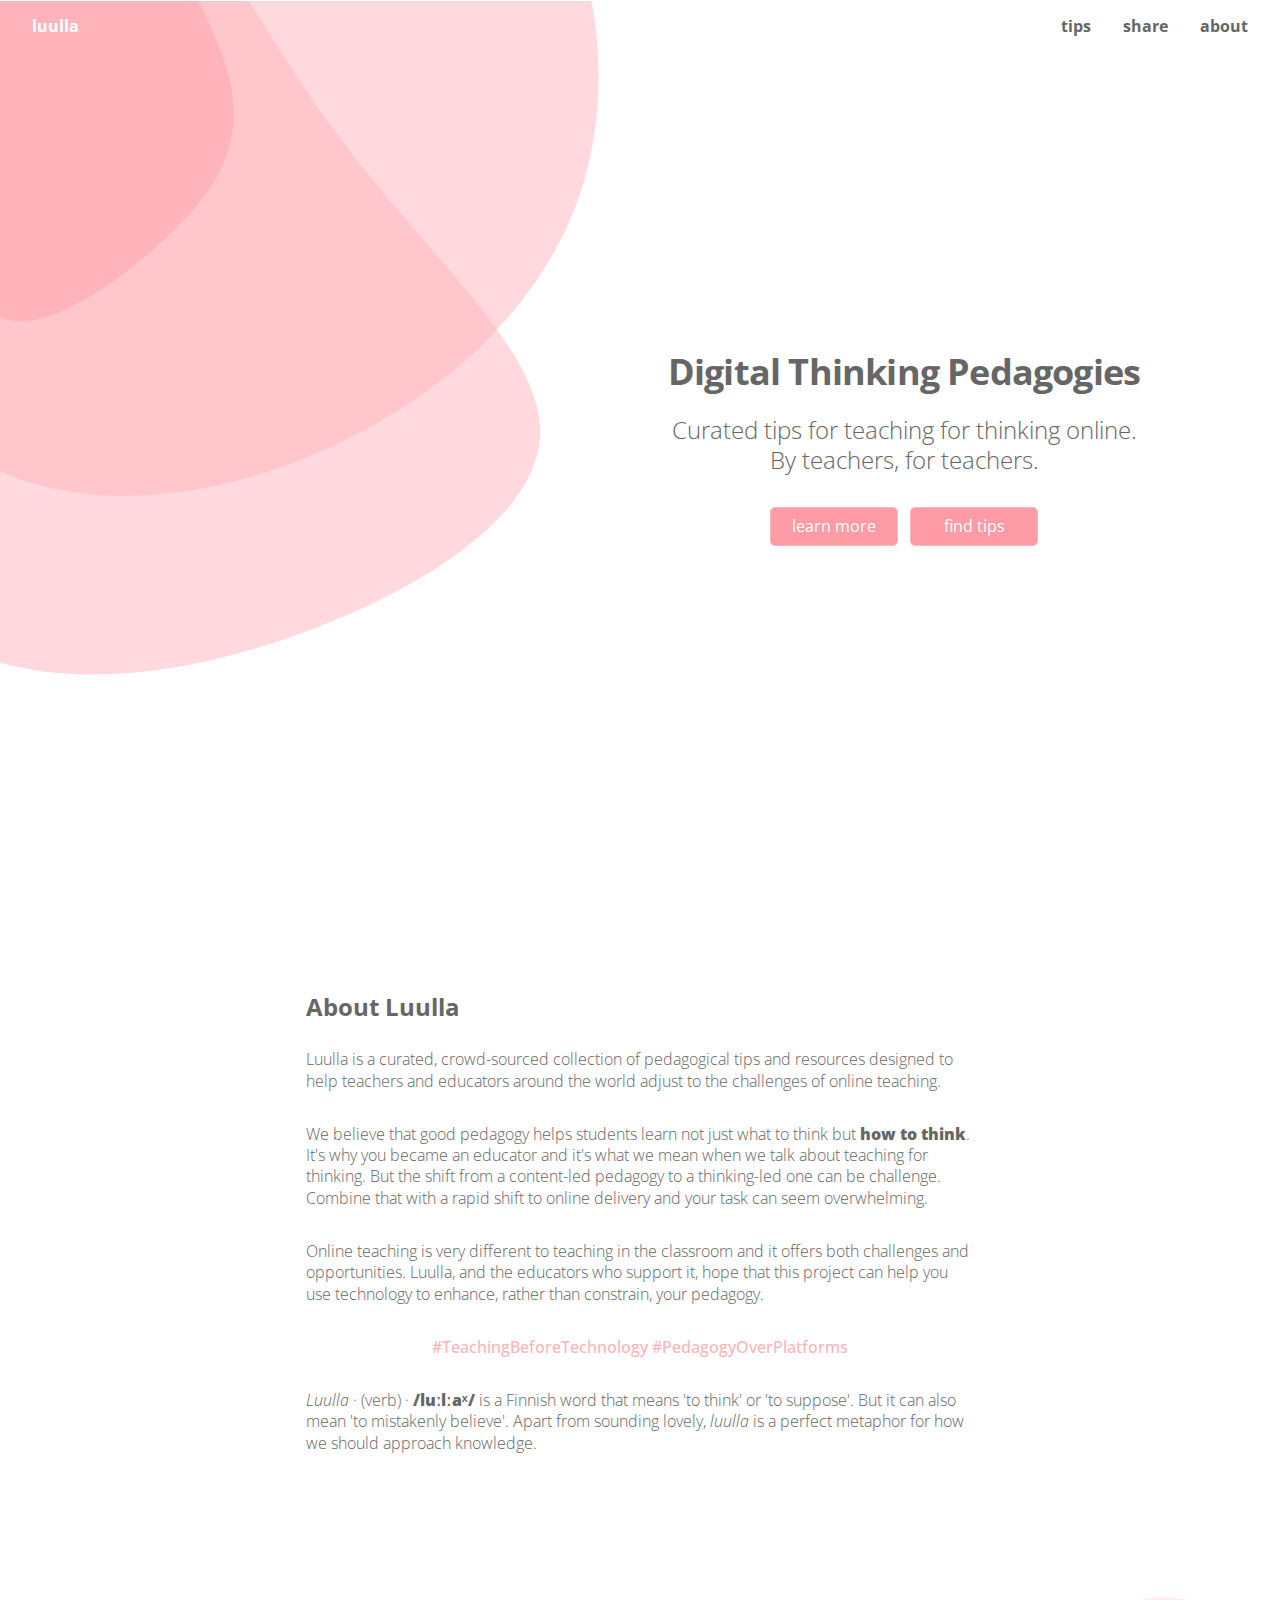
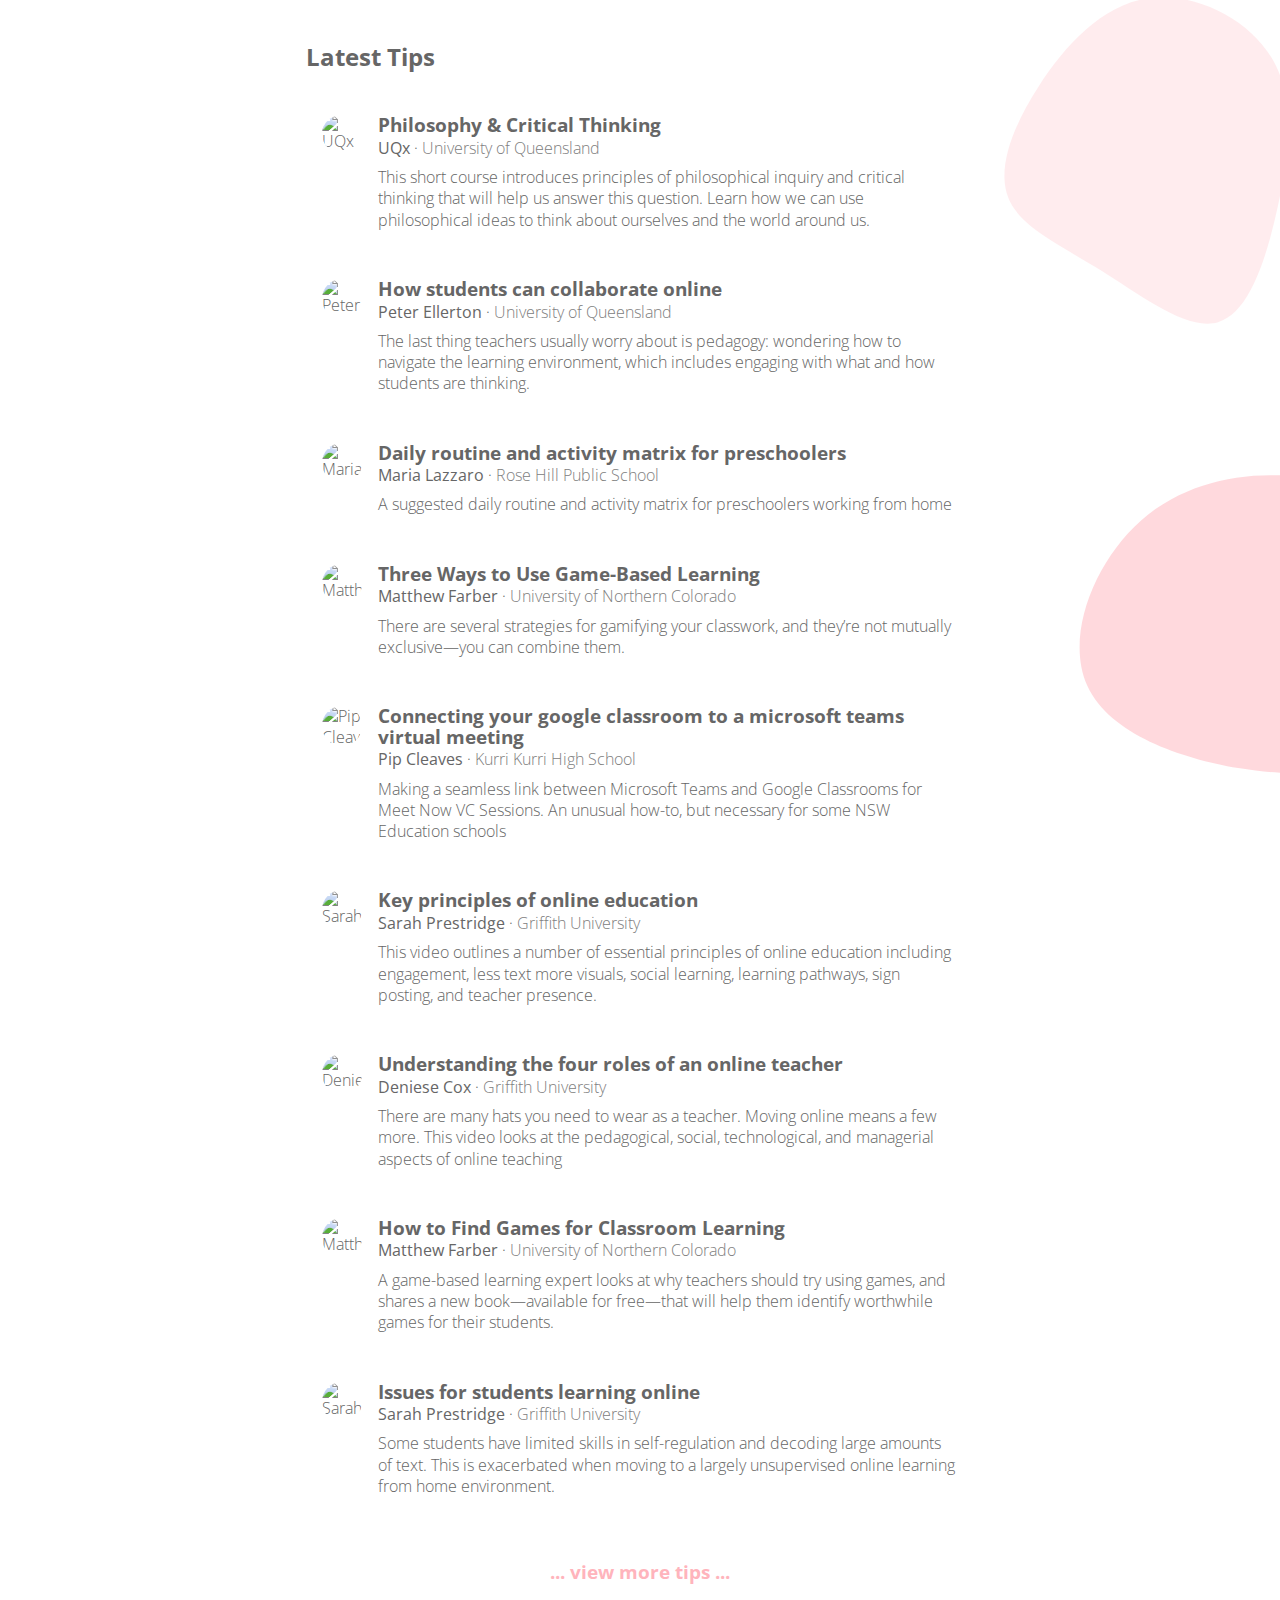
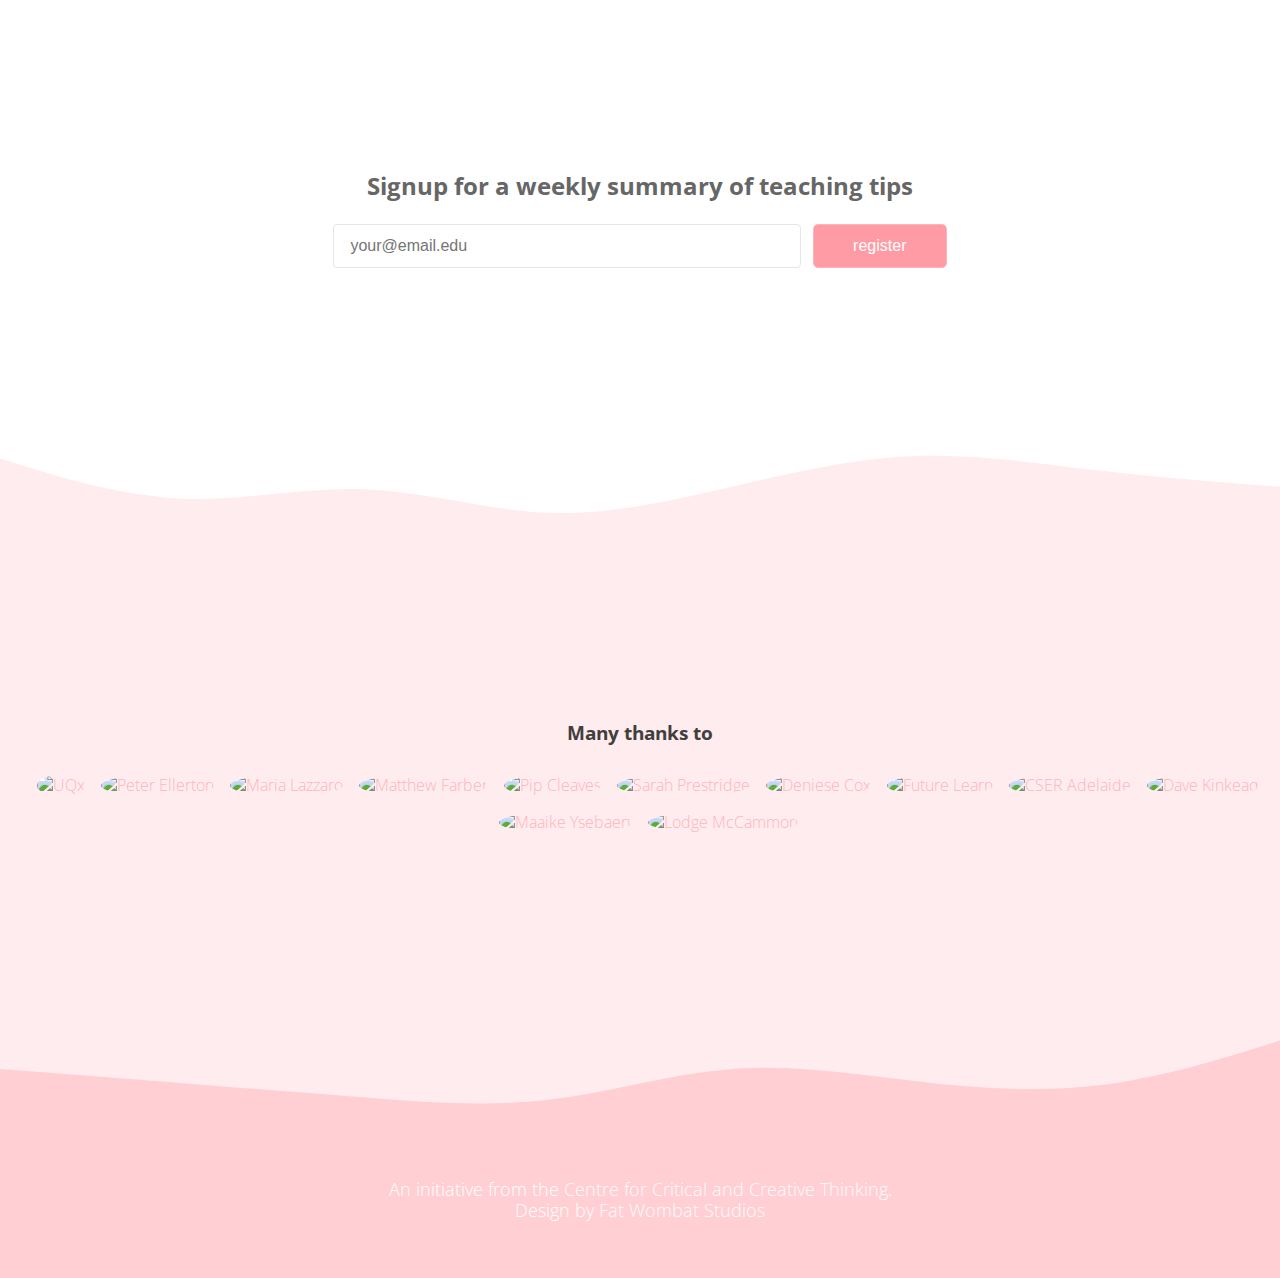
==== commit 7881b495: "Automated build" ====
--- a/index.html
+++ b/index.html
@@ -63,6 +63,25 @@
       <h2>Latest Tips</h2>
       <ol class="list">
   
+        <li class="item summary course">
+          <img src="https://pbs.twimg.com/profile_images/587484228931039233/2PTVW96__400x400.png" alt="UQx" class="mugshot" />
+          <a href="https://criticalthinking.org.au/incorporating-critical-thinking-into-stem-education/" rel="nofollow" target="_blank">
+            <h3 class="title">
+              <i class="fab fa-twitter"></i>
+              <i class="fab fa-facebook"></i>
+              <i class="fab fa-google-plus-g"></i>
+              <i class="fab fa-youtube"></i>
+              <i class="fab fa-wordpress"></i>
+              <i class="fas fa-file-pdf"></i>
+              <i class="fas fa-chalkboard-teacher"></i>
+              Philosophy &amp; Critical Thinking
+            </h3>
+          </a>
+          <div class="meta"><span class="name">UQx</span>  &centerdot; <span class="school">University of Queensland</span></div>
+          <div class="contents">This short course introduces principles of philosophical inquiry and critical thinking that will help us answer this question. Learn how we can use philosophical ideas to think about ourselves and the world around us.
+        </div>
+        </li>  
+  
         <li class="item summary blog">
           <img src="https://pbs.twimg.com/profile_images/1127153159/peter_400x400.jpg" alt="Peter Ellerton" class="mugshot" />
           <a href="https://criticalthinking.org.au/how-students-can-collaborate-online/" rel="nofollow" target="_blank">
@@ -575,6 +594,7 @@
       <div class="upper content">
         <h3>Many thanks to</h3>
         <ul class="contributors">
+          <a href="#" rel="nofollow"><img src="https://pbs.twimg.com/profile_images/587484228931039233/2PTVW96__400x400.png" alt="UQx" title="UQx" class="mugshot"></a>
           <a href="#" rel="nofollow"><img src="https://pbs.twimg.com/profile_images/1127153159/peter_400x400.jpg" alt="Peter Ellerton" title="Peter Ellerton" class="mugshot"></a>
           <a href="#" rel="nofollow"><img src="https://pbs.twimg.com/profile_images/845379006002163712/iJyY5JTq_400x400.jpg" alt="Maria Lazzaro" title="Maria Lazzaro" class="mugshot"></a>
           <a href="#" rel="nofollow"><img src="https://scontent-vie1-1.xx.fbcdn.net/v/t1.0-1/p320x320/80696371_10158064090493255_3617334006309191680_o.jpg?_nc_cat&#x3D;107&amp;_nc_sid&#x3D;dbb9e7&amp;_nc_oc&#x3D;AQnygaXtqpTHcOIzjh5dgww2oTogltzEM9eAENR7x769qzAmcpFcOkhseMDG-qgwoF0&amp;_nc_ht&#x3D;scontent-vie1-1.xx&amp;_nc_tp&#x3D;6&amp;oh&#x3D;0cd25d76961f17e14080dcde0e2c8b6f&amp;oe&#x3D;5EA6AFAB" alt="Matthew Farber" title="Matthew Farber" class="mugshot"></a>
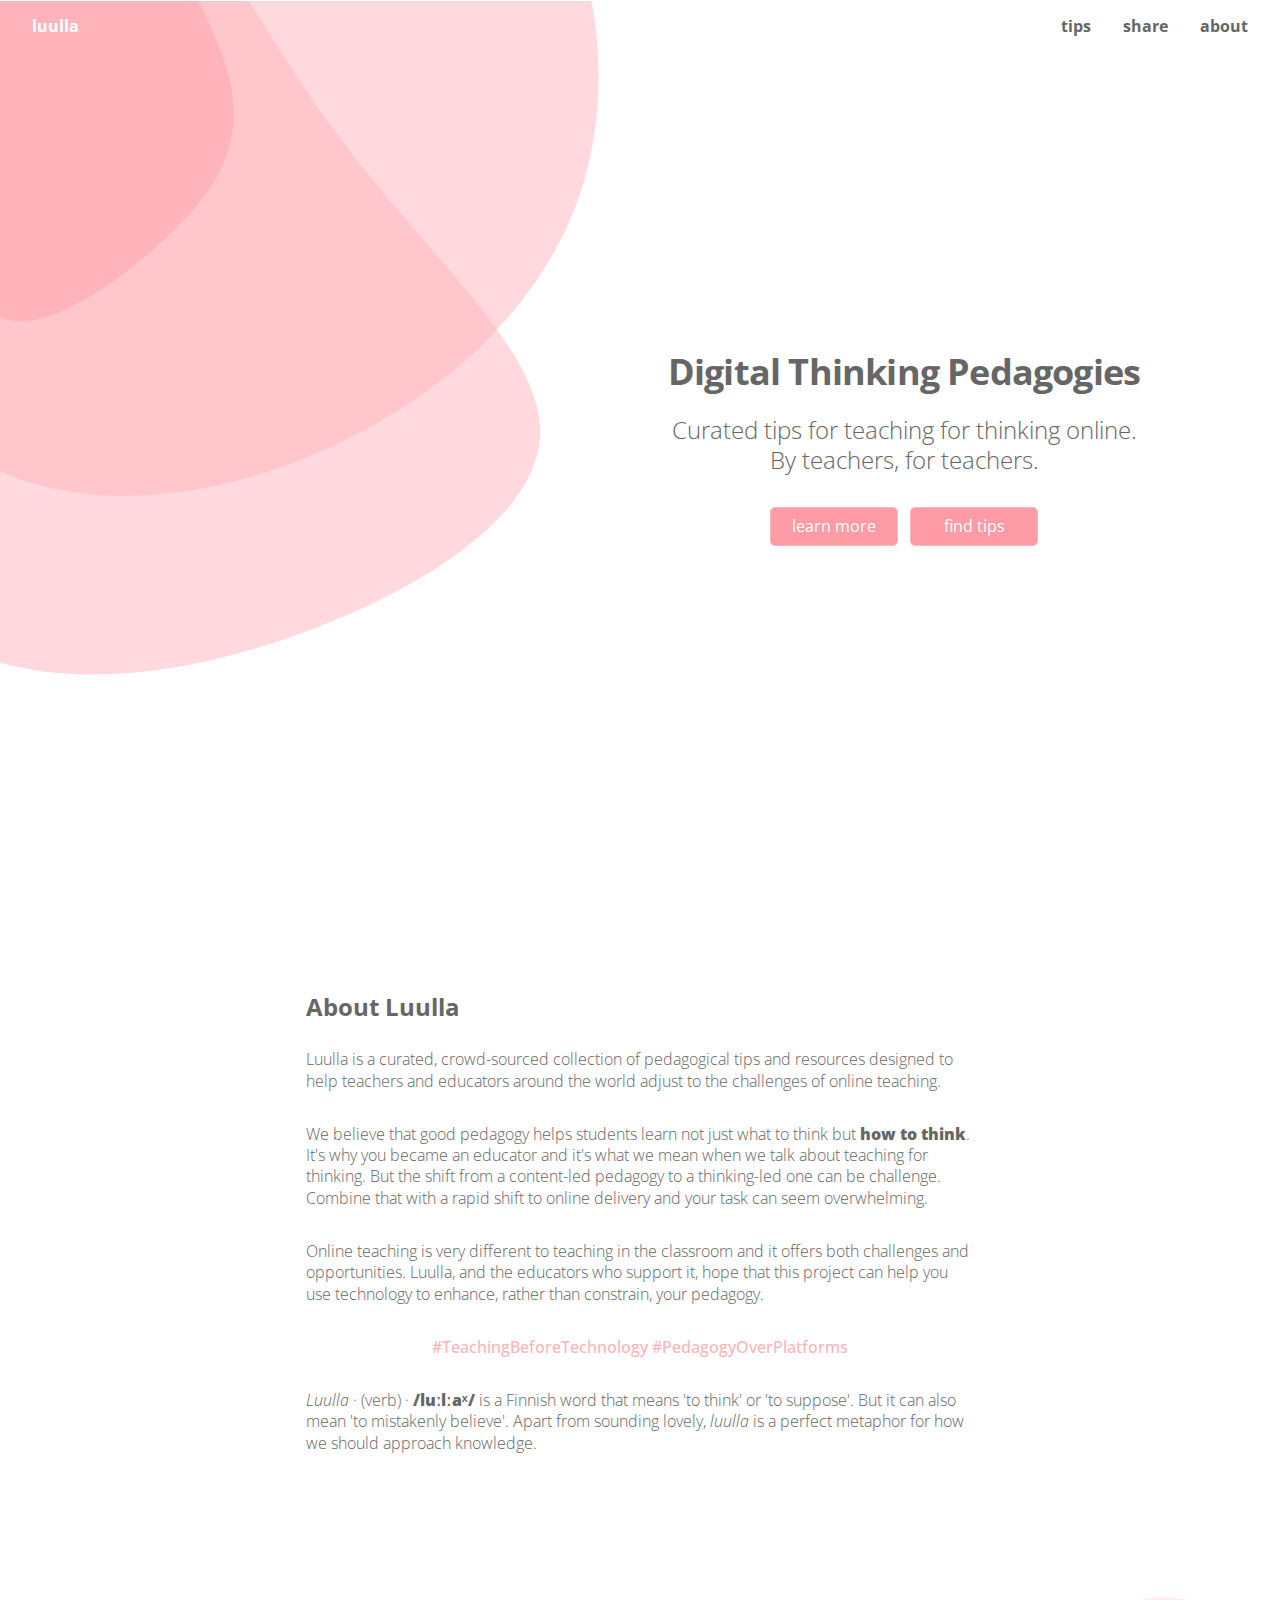
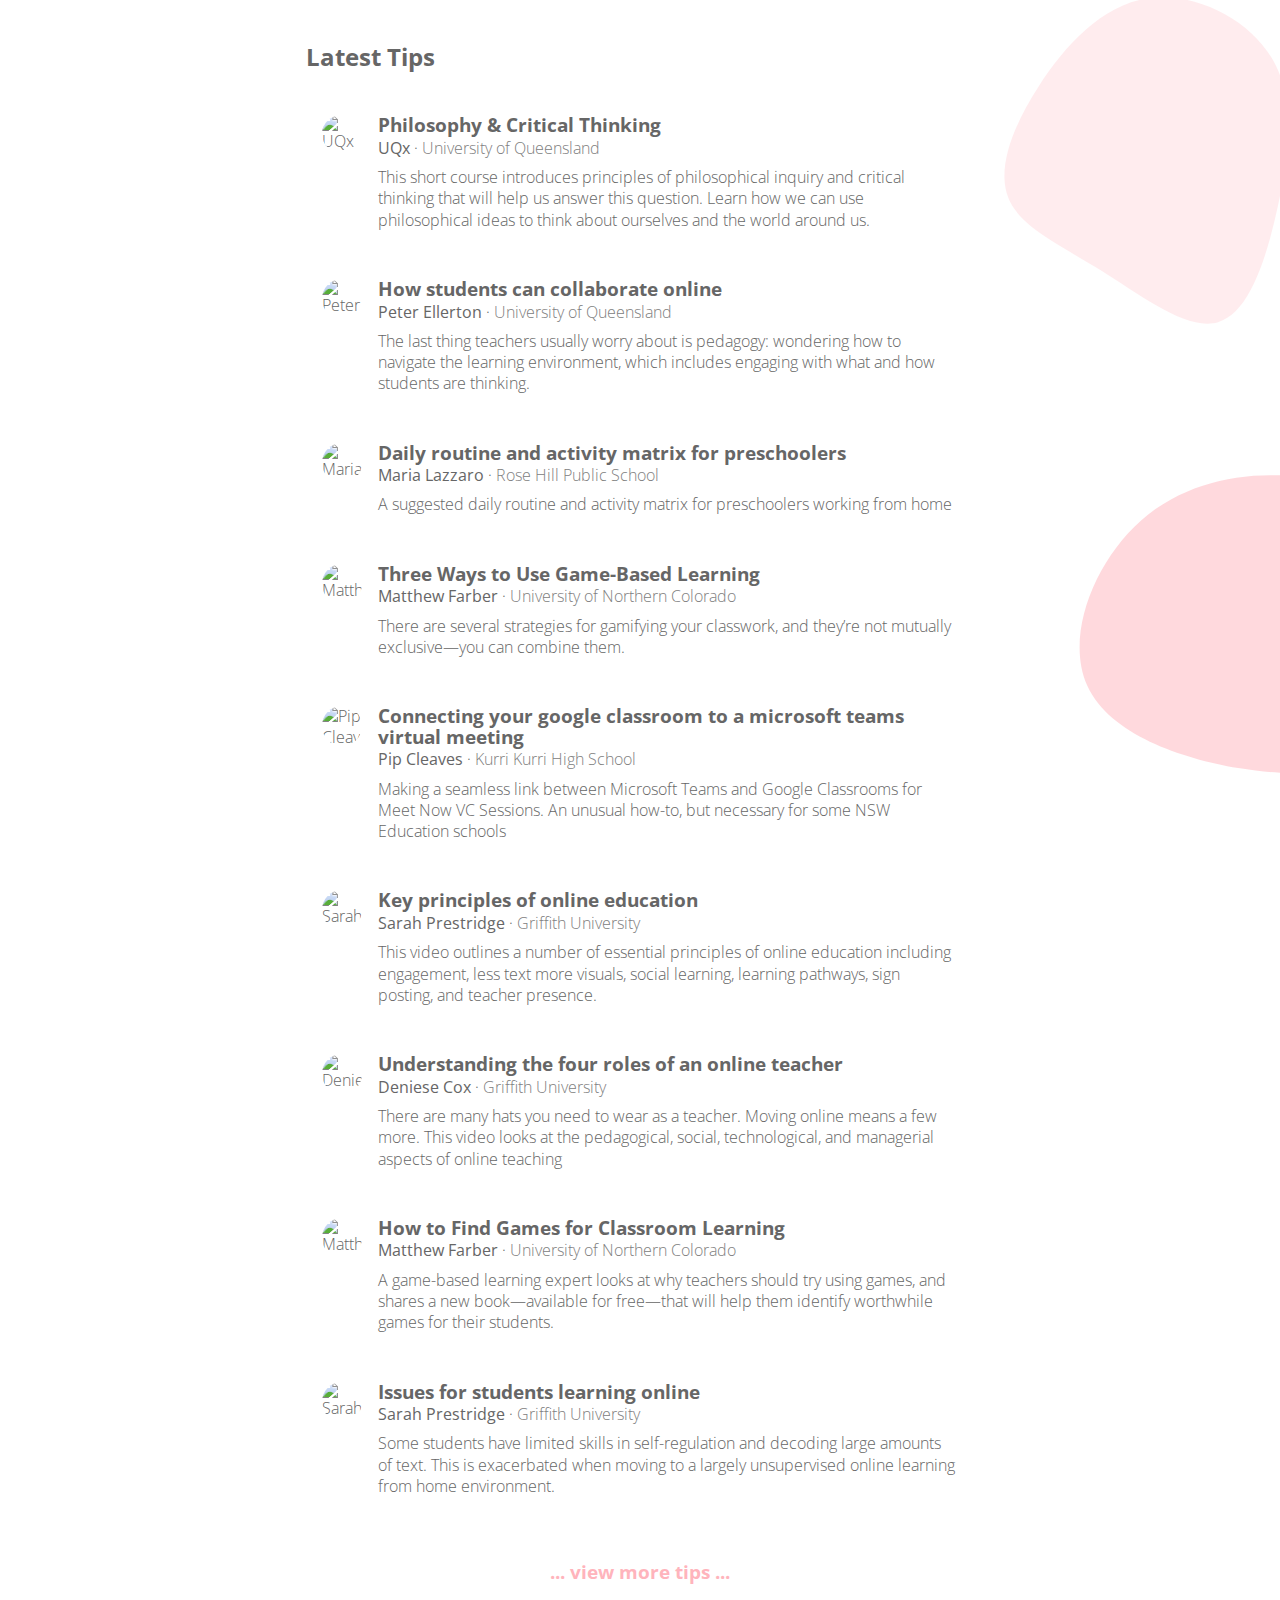
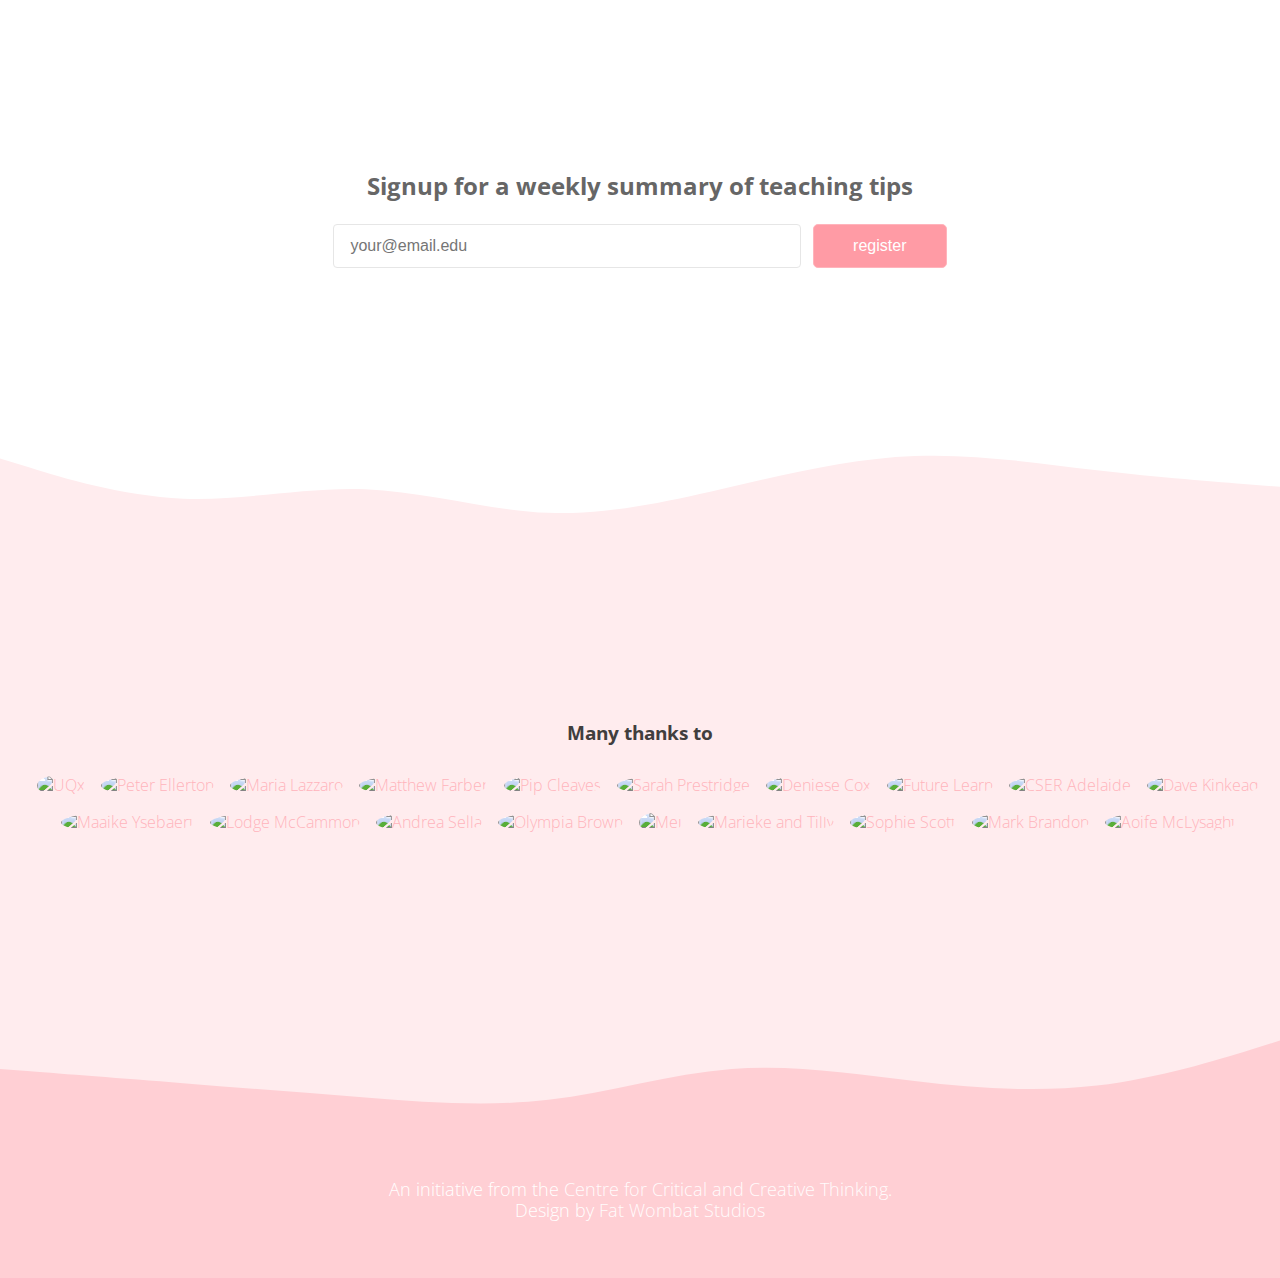
==== commit 2a83476e: "Automated build" ====
--- a/index.html
+++ b/index.html
@@ -576,6 +576,139 @@
           </a>
           <div class="meta"><span class="name">Dave Kinkead</span>  &centerdot; <span class="school">Centre for Critical &amp; Creative Thinking</span></div>
           <div class="contents">Argument mapping is a great way to make your student's thinking visible. In this blog post, I explore what argument mapping it and how you can use it online to improve critical thinking.    
+        </div>
+        </li>  
+  
+        <li class="item summary youtube">
+          <img src="https://yt3.ggpht.com/a/AATXAJzgguY7Xk8ARjprZ1SSVWWOBq8yhd_-qQ7SaA&#x3D;s48-c-k-c0xffffffff-no-rj-mo" alt="Andrea Sella" class="mugshot" />
+          <a href="https://www.youtube.com/watch?v&#x3D;oq145AHJPw0" rel="nofollow" target="_blank">
+            <h3 class="title">
+              <i class="fab fa-twitter"></i>
+              <i class="fab fa-facebook"></i>
+              <i class="fab fa-google-plus-g"></i>
+              <i class="fab fa-youtube"></i>
+              <i class="fab fa-wordpress"></i>
+              <i class="fas fa-file-pdf"></i>
+              <i class="fas fa-chalkboard-teacher"></i>
+              Rubber band cannons - At home science - ExpeRimental #1
+            </h3>
+          </a>
+          <div class="meta"><span class="name">Andrea Sella</span>  &centerdot; <span class="school">The Royal Institution</span></div>
+          <div class="contents">Build a rubber band powered cannon from a crisp tin and a drinks bottle and use it to explore projectile motion and conservation of energy...or just knock down any target you can think of.
+        </div>
+        </li>  
+  
+        <li class="item summary youtube">
+          <img src="https://yt3.ggpht.com/a/AATXAJzgguY7Xk8ARjprZ1SSVWWOBq8yhd_-qQ7SaA&#x3D;s48-c-k-c0xffffffff-no-rj-mo" alt="Olympia Brown" class="mugshot" />
+          <a href="https://www.youtube.com/watch?v&#x3D;PL04Y_QdPZY" rel="nofollow" target="_blank">
+            <h3 class="title">
+              <i class="fab fa-twitter"></i>
+              <i class="fab fa-facebook"></i>
+              <i class="fab fa-google-plus-g"></i>
+              <i class="fab fa-youtube"></i>
+              <i class="fab fa-wordpress"></i>
+              <i class="fas fa-file-pdf"></i>
+              <i class="fas fa-chalkboard-teacher"></i>
+              Homemade lava lamp - At home science - ExpeRimental #2
+            </h3>
+          </a>
+          <div class="meta"><span class="name">Olympia Brown</span>  &centerdot; <span class="school">The Royal Institution</span></div>
+          <div class="contents">Build a home-made lava lamp and use a surprising property of citrus fruits to explore the science of floating and sinking.
+        </div>
+        </li>  
+  
+        <li class="item summary youtube">
+          <img src="https://yt3.ggpht.com/a/AATXAJzgguY7Xk8ARjprZ1SSVWWOBq8yhd_-qQ7SaA&#x3D;s48-c-k-c0xffffffff-no-rj-mo" alt="Mei" class="mugshot" />
+          <a href="https://www.youtube.com/watch?v&#x3D;JjX4PKBt96k" rel="nofollow" target="_blank">
+            <h3 class="title">
+              <i class="fab fa-twitter"></i>
+              <i class="fab fa-facebook"></i>
+              <i class="fab fa-google-plus-g"></i>
+              <i class="fab fa-youtube"></i>
+              <i class="fab fa-wordpress"></i>
+              <i class="fas fa-file-pdf"></i>
+              <i class="fas fa-chalkboard-teacher"></i>
+              Giant bubbles - At home science - ExpeRimental #3
+            </h3>
+          </a>
+          <div class="meta"><span class="name">Mei</span>  &centerdot; <span class="school">The Royal Institution</span></div>
+          <div class="contents">Make a really good mixture for blowing soap bubbles, learn why bubbles are always round and find out how to make giant bubbles with a couple of wooden spoons and some string.
+        </div>
+        </li>  
+  
+        <li class="item summary youtube">
+          <img src="https://yt3.ggpht.com/a/AATXAJzgguY7Xk8ARjprZ1SSVWWOBq8yhd_-qQ7SaA&#x3D;s48-c-k-c0xffffffff-no-rj-mo" alt="Marieke and Tilly" class="mugshot" />
+          <a href="https://www.youtube.com/watch?v&#x3D;FNTmzX3GpOU" rel="nofollow" target="_blank">
+            <h3 class="title">
+              <i class="fab fa-twitter"></i>
+              <i class="fab fa-facebook"></i>
+              <i class="fab fa-google-plus-g"></i>
+              <i class="fab fa-youtube"></i>
+              <i class="fab fa-wordpress"></i>
+              <i class="fas fa-file-pdf"></i>
+              <i class="fas fa-chalkboard-teacher"></i>
+              Singing wine glasses - At home science - ExpeRimental #4
+            </h3>
+          </a>
+          <div class="meta"><span class="name">Marieke and Tilly</span>  &centerdot; <span class="school">The Royal Institution</span></div>
+          <div class="contents">Create a wine glass orchestra in your kitchen and explore how sound is caused by vibrations.
+        </div>
+        </li>  
+  
+        <li class="item summary youtube">
+          <img src="https://yt3.ggpht.com/a/AATXAJzgguY7Xk8ARjprZ1SSVWWOBq8yhd_-qQ7SaA&#x3D;s48-c-k-c0xffffffff-no-rj-mo" alt="Sophie Scott" class="mugshot" />
+          <a href="https://www.youtube.com/watch?v&#x3D;sxG-z4i4ZQc" rel="nofollow" target="_blank">
+            <h3 class="title">
+              <i class="fab fa-twitter"></i>
+              <i class="fab fa-facebook"></i>
+              <i class="fab fa-google-plus-g"></i>
+              <i class="fab fa-youtube"></i>
+              <i class="fab fa-wordpress"></i>
+              <i class="fas fa-file-pdf"></i>
+              <i class="fas fa-chalkboard-teacher"></i>
+              Static magic - At home science - ExpeRimental #5
+            </h3>
+          </a>
+          <div class="meta"><span class="name">Sophie Scott</span>  &centerdot; <span class="school">The Royal Institution</span></div>
+          <div class="contents">Explore the magical world of static electricity by making charged objects move without touching them.
+        </div>
+        </li>  
+  
+        <li class="item summary youtube">
+          <img src="https://yt3.ggpht.com/a/AATXAJzgguY7Xk8ARjprZ1SSVWWOBq8yhd_-qQ7SaA&#x3D;s48-c-k-c0xffffffff-no-rj-mo" alt="Mark Brandon" class="mugshot" />
+          <a href="https://www.youtube.com/watch?v&#x3D;0m-sJBCTj0A" rel="nofollow" target="_blank">
+            <h3 class="title">
+              <i class="fab fa-twitter"></i>
+              <i class="fab fa-facebook"></i>
+              <i class="fab fa-google-plus-g"></i>
+              <i class="fab fa-youtube"></i>
+              <i class="fab fa-wordpress"></i>
+              <i class="fas fa-file-pdf"></i>
+              <i class="fas fa-chalkboard-teacher"></i>
+              Balloon car racers - ExpeRimental #6
+            </h3>
+          </a>
+          <div class="meta"><span class="name">Mark Brandon</span>  &centerdot; <span class="school">The Royal Institution</span></div>
+          <div class="contents">See who can make the fastest balloon powered car in this fun science activity to do with kids.
+        </div>
+        </li>  
+  
+        <li class="item summary youtube">
+          <img src="https://yt3.ggpht.com/a/AATXAJzgguY7Xk8ARjprZ1SSVWWOBq8yhd_-qQ7SaA&#x3D;s48-c-k-c0xffffffff-no-rj-mo" alt="Aoife McLysaght" class="mugshot" />
+          <a href="https://www.youtube.com/watch?v&#x3D;7DHs02PbWFs" rel="nofollow" target="_blank">
+            <h3 class="title">
+              <i class="fab fa-twitter"></i>
+              <i class="fab fa-facebook"></i>
+              <i class="fab fa-google-plus-g"></i>
+              <i class="fab fa-youtube"></i>
+              <i class="fab fa-wordpress"></i>
+              <i class="fas fa-file-pdf"></i>
+              <i class="fas fa-chalkboard-teacher"></i>
+              Spaghetti towers - ExpeRimental #7
+            </h3>
+          </a>
+          <div class="meta"><span class="name">Aoife McLysaght</span>  &centerdot; <span class="school">The Royal Institution</span></div>
+          <div class="contents">Get children thinking and building like engineers by challenging them to build the tallest tower out of spaghetti and marshmallows
         </div>
         </li>  
       </ol>
@@ -606,6 +739,13 @@
           <a href="#" rel="nofollow"><img src="https://pbs.twimg.com/profile_images/447051446551199744/zjXzciwL_400x400.jpeg" alt="Dave Kinkead" title="Dave Kinkead" class="mugshot"></a>
           <a href="#" rel="nofollow"><img src="https://scontent-vie1-1.xx.fbcdn.net/v/t1.0-1/p320x320/90060308_10222630016447416_2969380692980400128_n.jpg?_nc_cat&#x3D;111&amp;_nc_sid&#x3D;dbb9e7&amp;_nc_oc&#x3D;AQmCKQOBQaJJz073qJySqf9HRB1AVV_nSIlaBmMhOphSGPBCBZdq9EXtHuI-BM1ALrM&amp;_nc_ht&#x3D;scontent-vie1-1.xx&amp;_nc_tp&#x3D;6&amp;oh&#x3D;284af2ff6a0d7774a9dad2abf1499ca9&amp;oe&#x3D;5EA28E7A" alt="Maaike Ysebaert" title="Maaike Ysebaert" class="mugshot"></a>
           <a href="#" rel="nofollow"><img src="https://pbs.twimg.com/profile_images/901468600481058816/xPBUA3Lb_400x400.jpg" alt="Lodge McCammon" title="Lodge McCammon" class="mugshot"></a>
+          <a href="#" rel="nofollow"><img src="https://yt3.ggpht.com/a/AATXAJzgguY7Xk8ARjprZ1SSVWWOBq8yhd_-qQ7SaA&#x3D;s48-c-k-c0xffffffff-no-rj-mo" alt="Andrea Sella" title="Andrea Sella" class="mugshot"></a>
+          <a href="#" rel="nofollow"><img src="https://yt3.ggpht.com/a/AATXAJzgguY7Xk8ARjprZ1SSVWWOBq8yhd_-qQ7SaA&#x3D;s48-c-k-c0xffffffff-no-rj-mo" alt="Olympia Brown" title="Olympia Brown" class="mugshot"></a>
+          <a href="#" rel="nofollow"><img src="https://yt3.ggpht.com/a/AATXAJzgguY7Xk8ARjprZ1SSVWWOBq8yhd_-qQ7SaA&#x3D;s48-c-k-c0xffffffff-no-rj-mo" alt="Mei" title="Mei" class="mugshot"></a>
+          <a href="#" rel="nofollow"><img src="https://yt3.ggpht.com/a/AATXAJzgguY7Xk8ARjprZ1SSVWWOBq8yhd_-qQ7SaA&#x3D;s48-c-k-c0xffffffff-no-rj-mo" alt="Marieke and Tilly" title="Marieke and Tilly" class="mugshot"></a>
+          <a href="#" rel="nofollow"><img src="https://yt3.ggpht.com/a/AATXAJzgguY7Xk8ARjprZ1SSVWWOBq8yhd_-qQ7SaA&#x3D;s48-c-k-c0xffffffff-no-rj-mo" alt="Sophie Scott" title="Sophie Scott" class="mugshot"></a>
+          <a href="#" rel="nofollow"><img src="https://yt3.ggpht.com/a/AATXAJzgguY7Xk8ARjprZ1SSVWWOBq8yhd_-qQ7SaA&#x3D;s48-c-k-c0xffffffff-no-rj-mo" alt="Mark Brandon" title="Mark Brandon" class="mugshot"></a>
+          <a href="#" rel="nofollow"><img src="https://yt3.ggpht.com/a/AATXAJzgguY7Xk8ARjprZ1SSVWWOBq8yhd_-qQ7SaA&#x3D;s48-c-k-c0xffffffff-no-rj-mo" alt="Aoife McLysaght" title="Aoife McLysaght" class="mugshot"></a>
         </ul>
         
       </div>
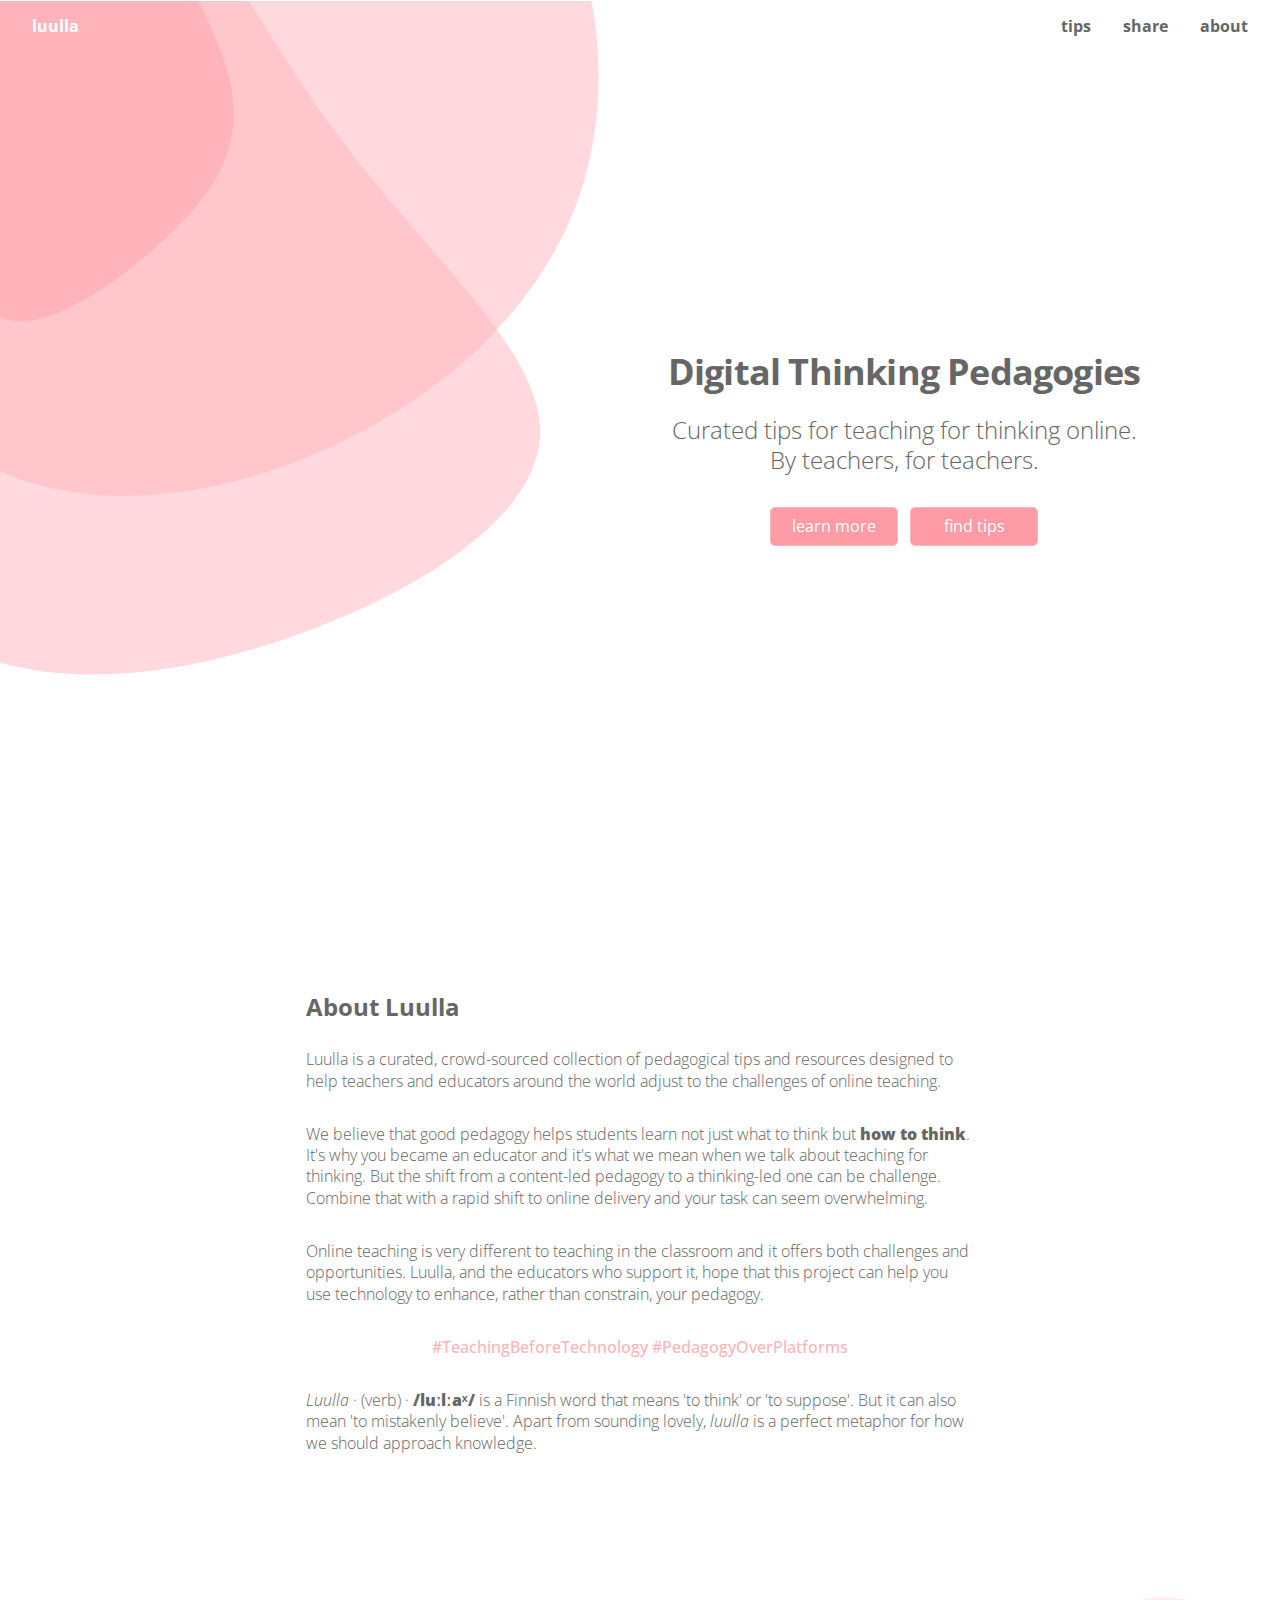
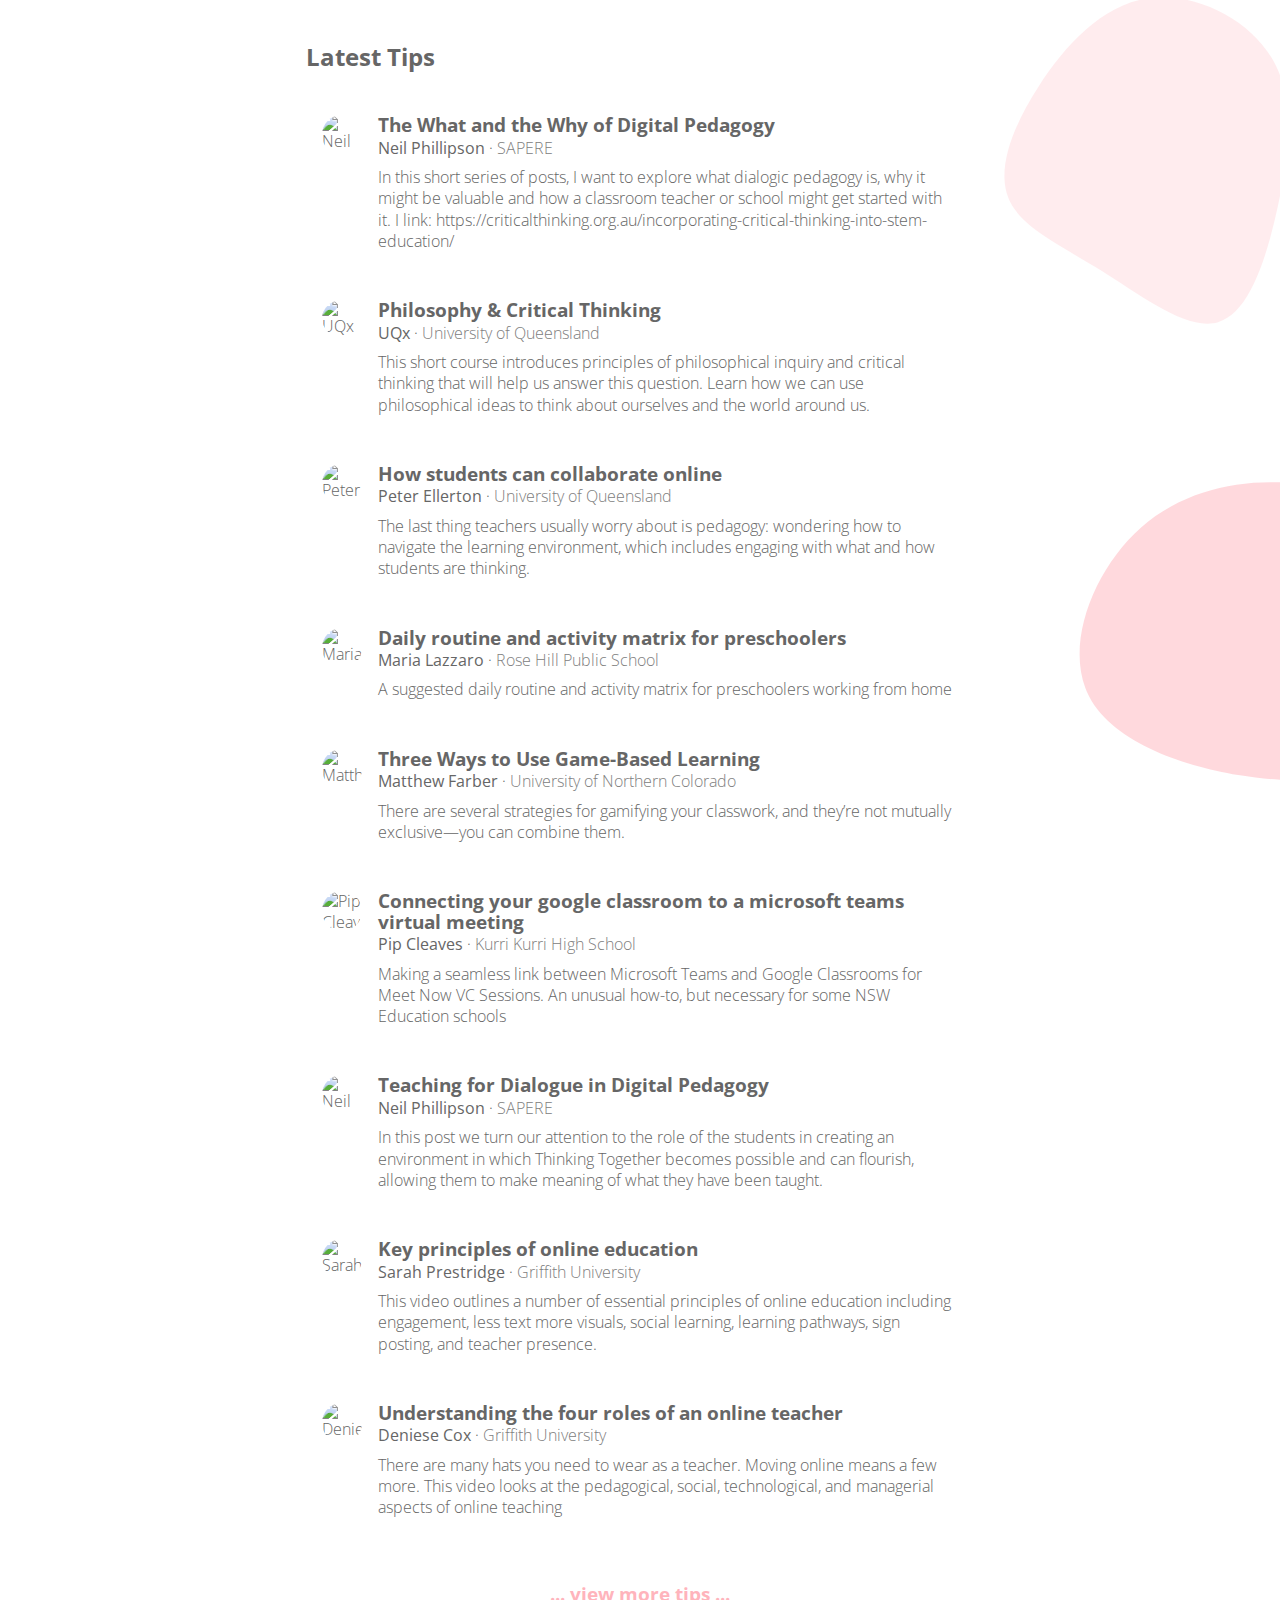
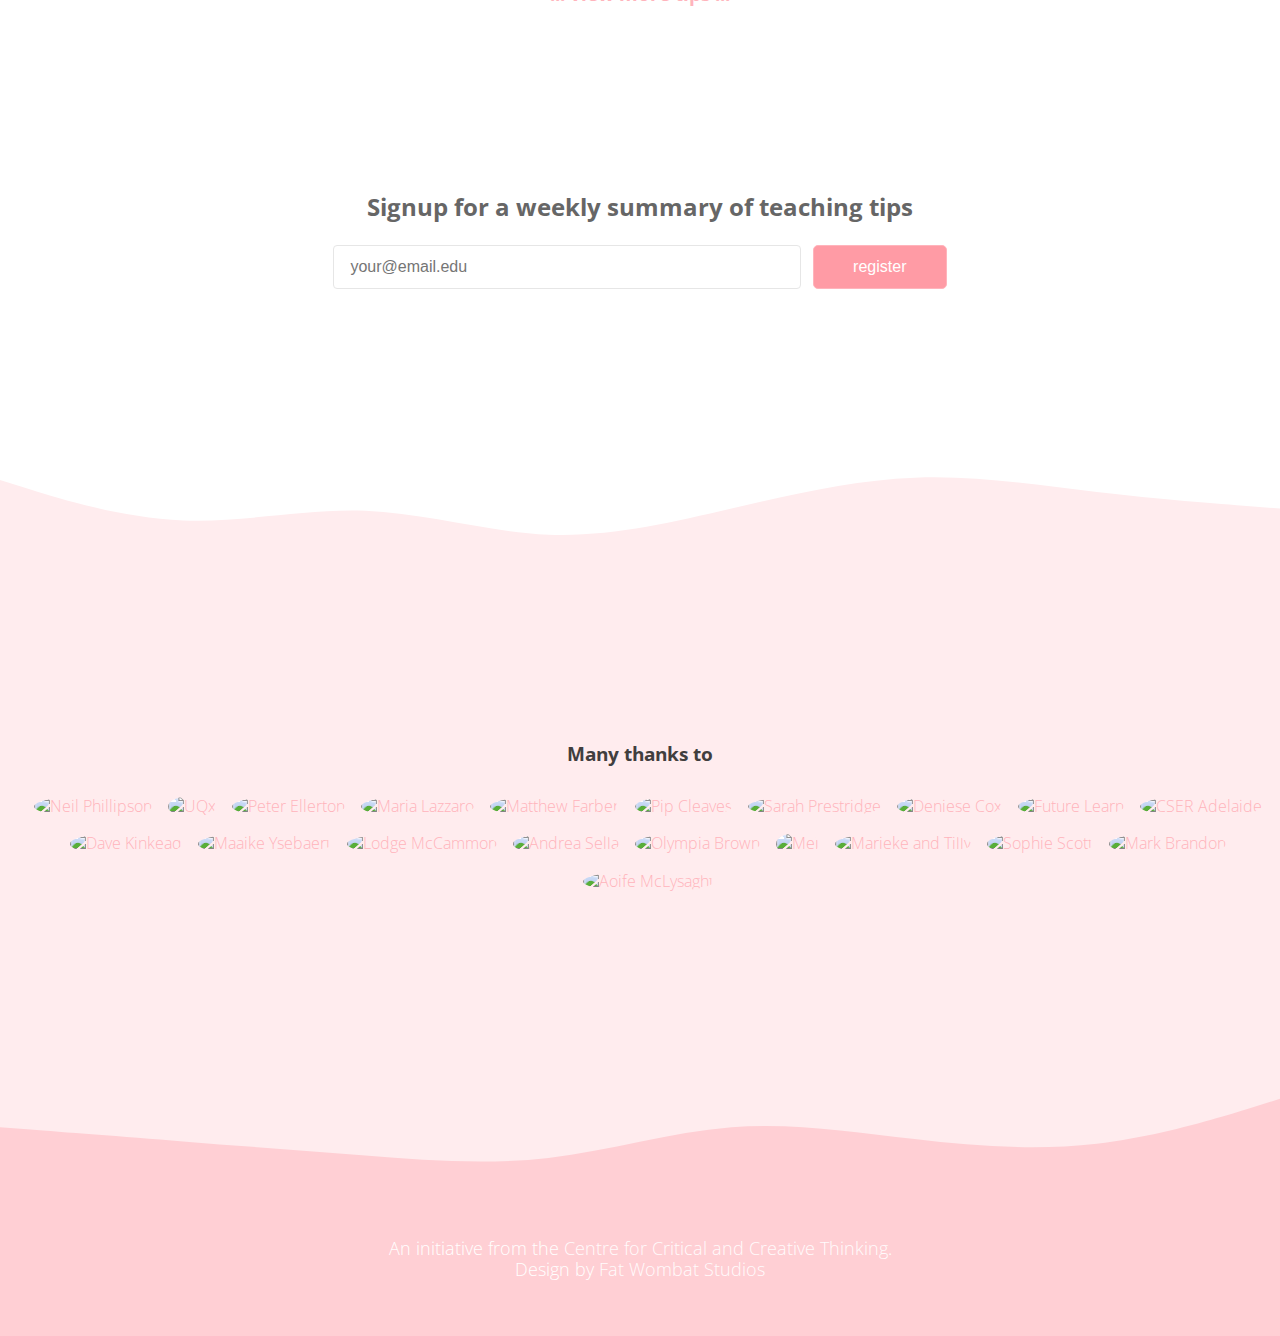
==== commit c14f58aa: "Automated build" ====
--- a/index.html
+++ b/index.html
@@ -63,6 +63,25 @@
       <h2>Latest Tips</h2>
       <ol class="list">
   
+        <li class="item summary blog">
+          <img src="https://pbs.twimg.com/profile_images/793024909555408896/1I4t9SAq_400x400.jpg" alt="Neil Phillipson" class="mugshot" />
+          <a href="http://21stcenturylearners.org.uk/?p&#x3D;1337" rel="nofollow" target="_blank">
+            <h3 class="title">
+              <i class="fab fa-twitter"></i>
+              <i class="fab fa-facebook"></i>
+              <i class="fab fa-google-plus-g"></i>
+              <i class="fab fa-youtube"></i>
+              <i class="fab fa-wordpress"></i>
+              <i class="fas fa-file-pdf"></i>
+              <i class="fas fa-chalkboard-teacher"></i>
+              The What and the Why of Digital Pedagogy
+            </h3>
+          </a>
+          <div class="meta"><span class="name">Neil Phillipson</span>  &centerdot; <span class="school">SAPERE</span></div>
+          <div class="contents">In this short series of posts, I want to explore what dialogic pedagogy is, why it might be valuable and how a classroom teacher or school might get started with it. I    link: https://criticalthinking.org.au/incorporating-critical-thinking-into-stem-education/
+        </div>
+        </li>  
+  
         <li class="item summary course">
           <img src="https://pbs.twimg.com/profile_images/587484228931039233/2PTVW96__400x400.png" alt="UQx" class="mugshot" />
           <a href="https://criticalthinking.org.au/incorporating-critical-thinking-into-stem-education/" rel="nofollow" target="_blank">
@@ -158,6 +177,25 @@
         </div>
         </li>  
   
+        <li class="item summary blog">
+          <img src="https://pbs.twimg.com/profile_images/793024909555408896/1I4t9SAq_400x400.jpg" alt="Neil Phillipson" class="mugshot" />
+          <a href="http://21stcenturylearners.org.uk/?p&#x3D;1409" rel="nofollow" target="_blank">
+            <h3 class="title">
+              <i class="fab fa-twitter"></i>
+              <i class="fab fa-facebook"></i>
+              <i class="fab fa-google-plus-g"></i>
+              <i class="fab fa-youtube"></i>
+              <i class="fab fa-wordpress"></i>
+              <i class="fas fa-file-pdf"></i>
+              <i class="fas fa-chalkboard-teacher"></i>
+              Teaching for Dialogue in Digital Pedagogy
+            </h3>
+          </a>
+          <div class="meta"><span class="name">Neil Phillipson</span>  &centerdot; <span class="school">SAPERE</span></div>
+          <div class="contents">In this post we turn our attention to the role of the students in creating an environment in which Thinking Together becomes possible and can flourish, allowing them to make meaning of what they have been taught.
+        </div>
+        </li>  
+  
         <li class="item summary youtube">
           <img src="https://i1.rgstatic.net/ii/profile.image/281167828930596-1444047042583_Q512/Sarah_Prestridge.jpg" alt="Sarah Prestridge" class="mugshot" />
           <a href="https://www.youtube.com/watch?v&#x3D;vPTQtCSduSM&amp;" rel="nofollow" target="_blank">
@@ -231,6 +269,44 @@
           </a>
           <div class="meta"><span class="name">Sarah Prestridge</span>  &centerdot; <span class="school">Griffith University</span></div>
           <div class="contents">Some students have limited skills in self-regulation and decoding large amounts of text.  This is exacerbated when moving to a largely unsupervised online learning from home environment. 
+        </div>
+        </li>  
+  
+        <li class="item summary blog">
+          <img src="https://pbs.twimg.com/profile_images/793024909555408896/1I4t9SAq_400x400.jpg" alt="Neil Phillipson" class="mugshot" />
+          <a href="http://21stcenturylearners.org.uk/?p&#x3D;1361" rel="nofollow" target="_blank">
+            <h3 class="title">
+              <i class="fab fa-twitter"></i>
+              <i class="fab fa-facebook"></i>
+              <i class="fab fa-google-plus-g"></i>
+              <i class="fab fa-youtube"></i>
+              <i class="fab fa-wordpress"></i>
+              <i class="fas fa-file-pdf"></i>
+              <i class="fas fa-chalkboard-teacher"></i>
+              Getting Started with Digital Pedagogy
+            </h3>
+          </a>
+          <div class="meta"><span class="name">Neil Phillipson</span>  &centerdot; <span class="school">SAPERE</span></div>
+          <div class="contents">The broad term ‘dialogic pedagogy’ encompasses diverse approaches to its enactment in the classroom. My own classroom approach, outlined in this and subsequent posts, is in reality a synthesis of those listed above. I refer to it as Thinking Together.
+        </div>
+        </li>  
+  
+        <li class="item summary blog">
+          <img src="https://pbs.twimg.com/profile_images/793024909555408896/1I4t9SAq_400x400.jpg" alt="Neil Phillipson" class="mugshot" />
+          <a href="http://21stcenturylearners.org.uk/?p&#x3D;1382" rel="nofollow" target="_blank">
+            <h3 class="title">
+              <i class="fab fa-twitter"></i>
+              <i class="fab fa-facebook"></i>
+              <i class="fab fa-google-plus-g"></i>
+              <i class="fab fa-youtube"></i>
+              <i class="fab fa-wordpress"></i>
+              <i class="fas fa-file-pdf"></i>
+              <i class="fas fa-chalkboard-teacher"></i>
+              Facilitating Digital Pedagogy
+            </h3>
+          </a>
+          <div class="meta"><span class="name">Neil Phillipson</span>  &centerdot; <span class="school">SAPERE</span></div>
+          <div class="contents">In the previous post I suggested that Eduardo Mortimer and Philip Scott’s categorisation of classroom talk offers a useful tool for teachers as they reflect on the different ‘communicative approaches’ they use. In this post I will retain the focus on teacher talk and offer some suggestions as to how the transition from authoritative to dialogic interaction could be made. 
         </div>
         </li>  
   
@@ -709,6 +785,158 @@
           </a>
           <div class="meta"><span class="name">Aoife McLysaght</span>  &centerdot; <span class="school">The Royal Institution</span></div>
           <div class="contents">Get children thinking and building like engineers by challenging them to build the tallest tower out of spaghetti and marshmallows
+        </div>
+        </li>  
+  
+        <li class="item summary youtube">
+          <img src="https://i1.rgstatic.net/ii/profile.image/281167828930596-1444047042583_Q512/Sarah_Prestridge.jpg" alt="Sarah Prestridge" class="mugshot" />
+          <a href="https://www.youtube.com/watch?v&#x3D;FLPPlv1X6tA" rel="nofollow" target="_blank">
+            <h3 class="title">
+              <i class="fab fa-twitter"></i>
+              <i class="fab fa-facebook"></i>
+              <i class="fab fa-google-plus-g"></i>
+              <i class="fab fa-youtube"></i>
+              <i class="fab fa-wordpress"></i>
+              <i class="fas fa-file-pdf"></i>
+              <i class="fas fa-chalkboard-teacher"></i>
+              Real-time live discussions
+            </h3>
+          </a>
+          <div class="meta"><span class="name">Sarah Prestridge</span>  &centerdot; <span class="school">Griffith University</span></div>
+          <div class="contents">How to run an online chat session
+        </div>
+        </li>  
+  
+        <li class="item summary youtube">
+          <img src="https://media-exp1.licdn.com/dms/image/C5103AQGne--c1UJ5tA/profile-displayphoto-shrink_200_200/0?e&#x3D;1591228800&amp;v&#x3D;beta&amp;t&#x3D;pMYqDKmPVLatpJoZ0j_3WMMM72CoSiLJ8FSW7W2IIis" alt="Deniese Cox" class="mugshot" />
+          <a href="https://www.youtube.com/watch?v&#x3D;ZI1KqHNqpA0&amp;" rel="nofollow" target="_blank">
+            <h3 class="title">
+              <i class="fab fa-twitter"></i>
+              <i class="fab fa-facebook"></i>
+              <i class="fab fa-google-plus-g"></i>
+              <i class="fab fa-youtube"></i>
+              <i class="fab fa-wordpress"></i>
+              <i class="fas fa-file-pdf"></i>
+              <i class="fas fa-chalkboard-teacher"></i>
+              The four roles of an online teacher
+            </h3>
+          </a>
+          <div class="meta"><span class="name">Deniese Cox</span>  &centerdot; <span class="school">Griffith University</span></div>
+          <div class="contents">Pedagogical, social, technological; managerial
+        </div>
+        </li>  
+  
+        <li class="item summary youtube">
+          <img src="https://media-exp1.licdn.com/dms/image/C5103AQGne--c1UJ5tA/profile-displayphoto-shrink_200_200/0?e&#x3D;1591228800&amp;v&#x3D;beta&amp;t&#x3D;pMYqDKmPVLatpJoZ0j_3WMMM72CoSiLJ8FSW7W2IIis" alt="Deniese Cox" class="mugshot" />
+          <a href="https://www.youtube.com/watch?v&#x3D;L9b7m24D9zg&amp;" rel="nofollow" target="_blank">
+            <h3 class="title">
+              <i class="fab fa-twitter"></i>
+              <i class="fab fa-facebook"></i>
+              <i class="fab fa-google-plus-g"></i>
+              <i class="fab fa-youtube"></i>
+              <i class="fab fa-wordpress"></i>
+              <i class="fas fa-file-pdf"></i>
+              <i class="fas fa-chalkboard-teacher"></i>
+              How to consciously humanise yourself online
+            </h3>
+          </a>
+          <div class="meta"><span class="name">Deniese Cox</span>  &centerdot; <span class="school">Griffith University</span></div>
+          <div class="contents">Teacher is important; rapport
+        </div>
+        </li>  
+  
+        <li class="item summary youtube">
+          <img src="https://media-exp1.licdn.com/dms/image/C5103AQGne--c1UJ5tA/profile-displayphoto-shrink_200_200/0?e&#x3D;1591228800&amp;v&#x3D;beta&amp;t&#x3D;pMYqDKmPVLatpJoZ0j_3WMMM72CoSiLJ8FSW7W2IIis" alt="Deniese Cox" class="mugshot" />
+          <a href="https://www.youtube.com/watch?v&#x3D;tg9YcoJwxCk&amp;" rel="nofollow" target="_blank">
+            <h3 class="title">
+              <i class="fab fa-twitter"></i>
+              <i class="fab fa-facebook"></i>
+              <i class="fab fa-google-plus-g"></i>
+              <i class="fab fa-youtube"></i>
+              <i class="fab fa-wordpress"></i>
+              <i class="fas fa-file-pdf"></i>
+              <i class="fas fa-chalkboard-teacher"></i>
+              The basics of discussion forums
+            </h3>
+          </a>
+          <div class="meta"><span class="name">Deniese Cox</span>  &centerdot; <span class="school">Griffith University</span></div>
+          <div class="contents">Strategies to maintain posts, Text based discussion forums
+        </div>
+        </li>  
+  
+        <li class="item summary youtube">
+          <img src="https://media-exp1.licdn.com/dms/image/C5103AQGne--c1UJ5tA/profile-displayphoto-shrink_200_200/0?e&#x3D;1591228800&amp;v&#x3D;beta&amp;t&#x3D;pMYqDKmPVLatpJoZ0j_3WMMM72CoSiLJ8FSW7W2IIis" alt="Deniese Cox" class="mugshot" />
+          <a href="https://www.youtube.com/watch?v&#x3D;zrPBHF3__I4&amp;" rel="nofollow" target="_blank">
+            <h3 class="title">
+              <i class="fab fa-twitter"></i>
+              <i class="fab fa-facebook"></i>
+              <i class="fab fa-google-plus-g"></i>
+              <i class="fab fa-youtube"></i>
+              <i class="fab fa-wordpress"></i>
+              <i class="fas fa-file-pdf"></i>
+              <i class="fas fa-chalkboard-teacher"></i>
+              How to use visual signposts
+            </h3>
+          </a>
+          <div class="meta"><span class="name">Deniese Cox</span>  &centerdot; <span class="school">Griffith University</span></div>
+          <div class="contents">Sign posting learning pathways is important to help students link concepts together online
+        </div>
+        </li>  
+  
+        <li class="item summary youtube">
+          <img src="https://media-exp1.licdn.com/dms/image/C5103AQGne--c1UJ5tA/profile-displayphoto-shrink_200_200/0?e&#x3D;1591228800&amp;v&#x3D;beta&amp;t&#x3D;pMYqDKmPVLatpJoZ0j_3WMMM72CoSiLJ8FSW7W2IIis" alt="Deniese Cox" class="mugshot" />
+          <a href="https://www.youtube.com/watch?v&#x3D;JVx8yYhxBQg&amp;" rel="nofollow" target="_blank">
+            <h3 class="title">
+              <i class="fab fa-twitter"></i>
+              <i class="fab fa-facebook"></i>
+              <i class="fab fa-google-plus-g"></i>
+              <i class="fab fa-youtube"></i>
+              <i class="fab fa-wordpress"></i>
+              <i class="fas fa-file-pdf"></i>
+              <i class="fas fa-chalkboard-teacher"></i>
+              Six steps to designing your topic online
+            </h3>
+          </a>
+          <div class="meta"><span class="name">Deniese Cox</span>  &centerdot; <span class="school">Griffith University</span></div>
+          <div class="contents">How to design for learning in six steps
+        </div>
+        </li>  
+  
+        <li class="item summary youtube">
+          <img src="https://media-exp1.licdn.com/dms/image/C5103AQGne--c1UJ5tA/profile-displayphoto-shrink_200_200/0?e&#x3D;1591228800&amp;v&#x3D;beta&amp;t&#x3D;pMYqDKmPVLatpJoZ0j_3WMMM72CoSiLJ8FSW7W2IIis" alt="Deniese Cox" class="mugshot" />
+          <a href="https://www.youtube.com/watch?v&#x3D;vcxkx5VYzNA&amp;" rel="nofollow" target="_blank">
+            <h3 class="title">
+              <i class="fab fa-twitter"></i>
+              <i class="fab fa-facebook"></i>
+              <i class="fab fa-google-plus-g"></i>
+              <i class="fab fa-youtube"></i>
+              <i class="fab fa-wordpress"></i>
+              <i class="fas fa-file-pdf"></i>
+              <i class="fas fa-chalkboard-teacher"></i>
+              Why ice breakers matter online
+            </h3>
+          </a>
+          <div class="meta"><span class="name">Deniese Cox</span>  &centerdot; <span class="school">Griffith University</span></div>
+          <div class="contents">Inspiring, connecting, and reactivating interactions help humanise our online teaching.
+        </div>
+        </li>  
+  
+        <li class="item summary youtube">
+          <img src="https://i1.rgstatic.net/ii/profile.image/281167828930596-1444047042583_Q512/Sarah_Prestridge.jpg" alt="Sarah Prestridge" class="mugshot" />
+          <a href="https://www.youtube.com/watch?v&#x3D;gpjjCjbsSmI&amp;" rel="nofollow" target="_blank">
+            <h3 class="title">
+              <i class="fab fa-twitter"></i>
+              <i class="fab fa-facebook"></i>
+              <i class="fab fa-google-plus-g"></i>
+              <i class="fab fa-youtube"></i>
+              <i class="fab fa-wordpress"></i>
+              <i class="fas fa-file-pdf"></i>
+              <i class="fas fa-chalkboard-teacher"></i>
+              Tips for parents and carers: Remote online schooling
+            </h3>
+          </a>
+          <div class="meta"><span class="name">Sarah Prestridge</span>  &centerdot; <span class="school">Griffith University</span></div>
+          <div class="contents">A look at the roles, workspaces, scheduling, as well as what to do if your child has a difficulty
         </div>
         </li>  
       </ol>
@@ -727,6 +955,7 @@
       <div class="upper content">
         <h3>Many thanks to</h3>
         <ul class="contributors">
+          <a href="#" rel="nofollow"><img src="https://pbs.twimg.com/profile_images/793024909555408896/1I4t9SAq_400x400.jpg" alt="Neil Phillipson" title="Neil Phillipson" class="mugshot"></a>
           <a href="#" rel="nofollow"><img src="https://pbs.twimg.com/profile_images/587484228931039233/2PTVW96__400x400.png" alt="UQx" title="UQx" class="mugshot"></a>
           <a href="#" rel="nofollow"><img src="https://pbs.twimg.com/profile_images/1127153159/peter_400x400.jpg" alt="Peter Ellerton" title="Peter Ellerton" class="mugshot"></a>
           <a href="#" rel="nofollow"><img src="https://pbs.twimg.com/profile_images/845379006002163712/iJyY5JTq_400x400.jpg" alt="Maria Lazzaro" title="Maria Lazzaro" class="mugshot"></a>
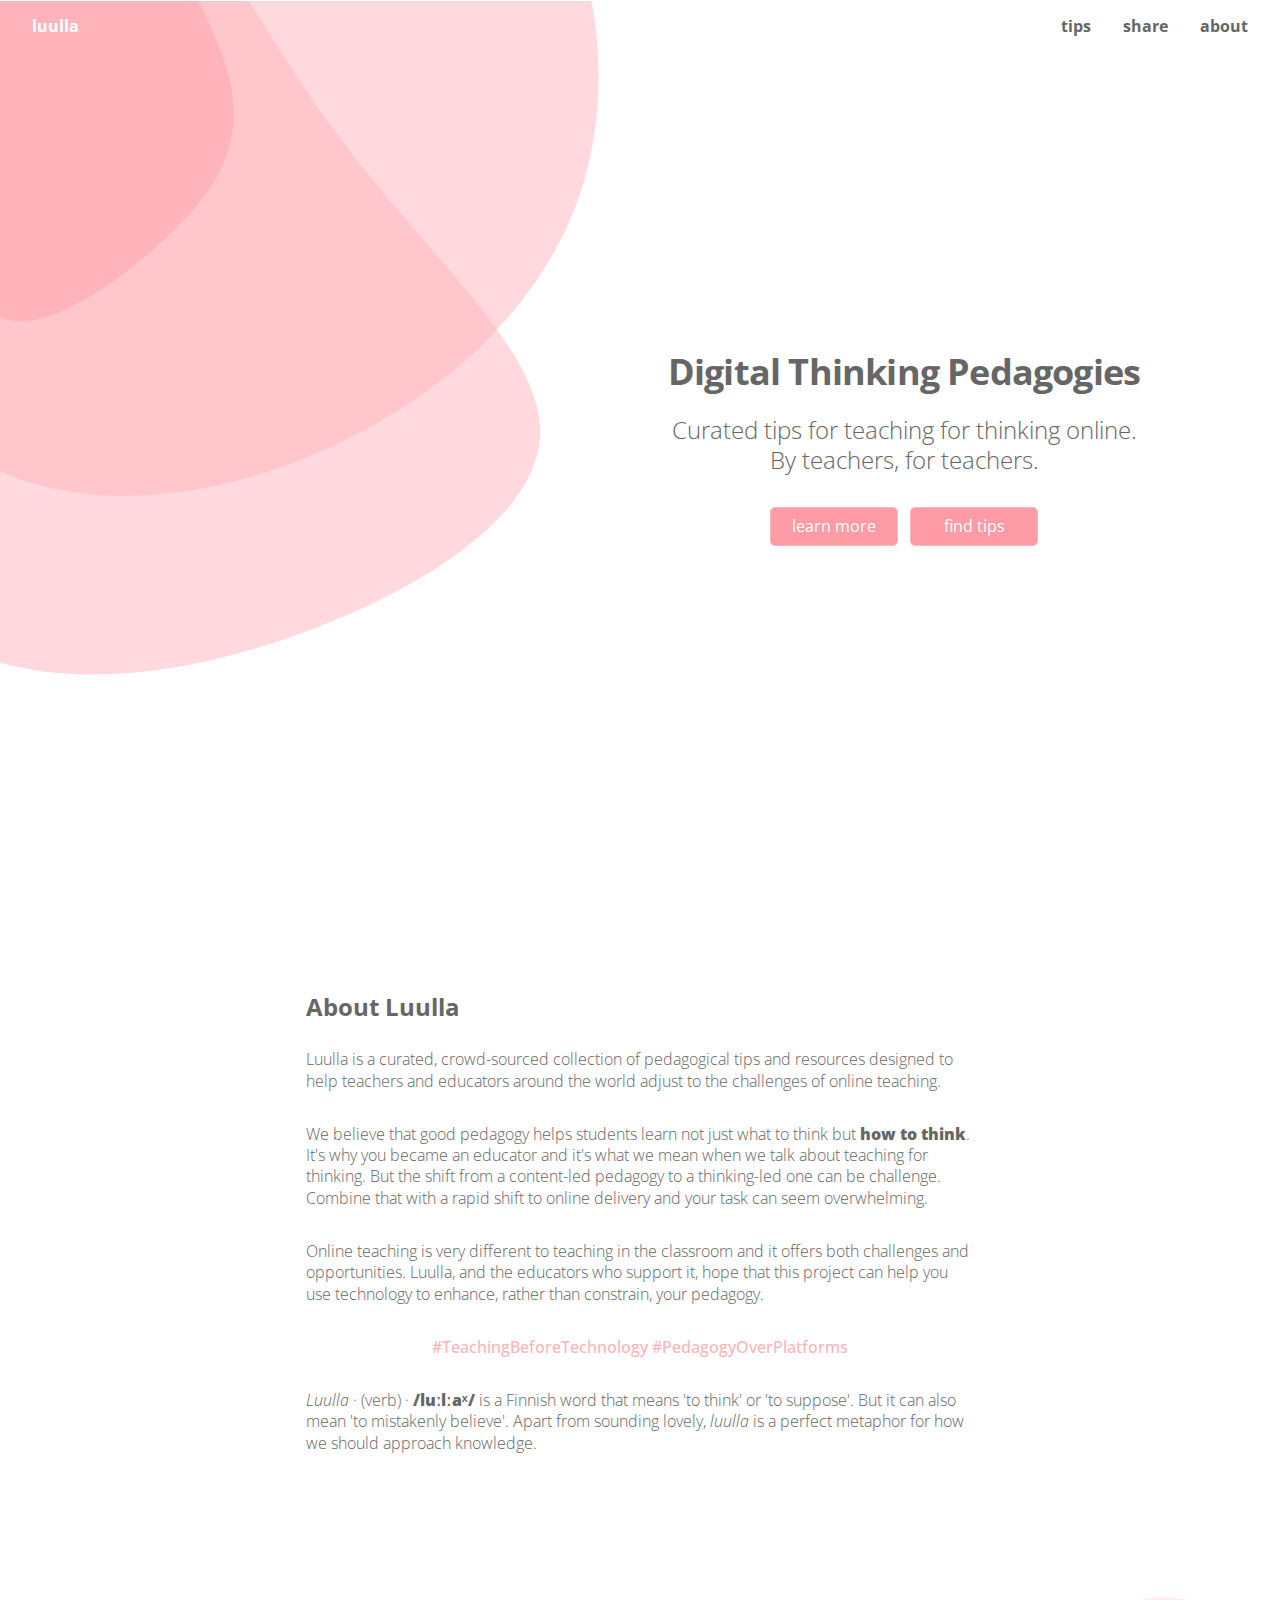
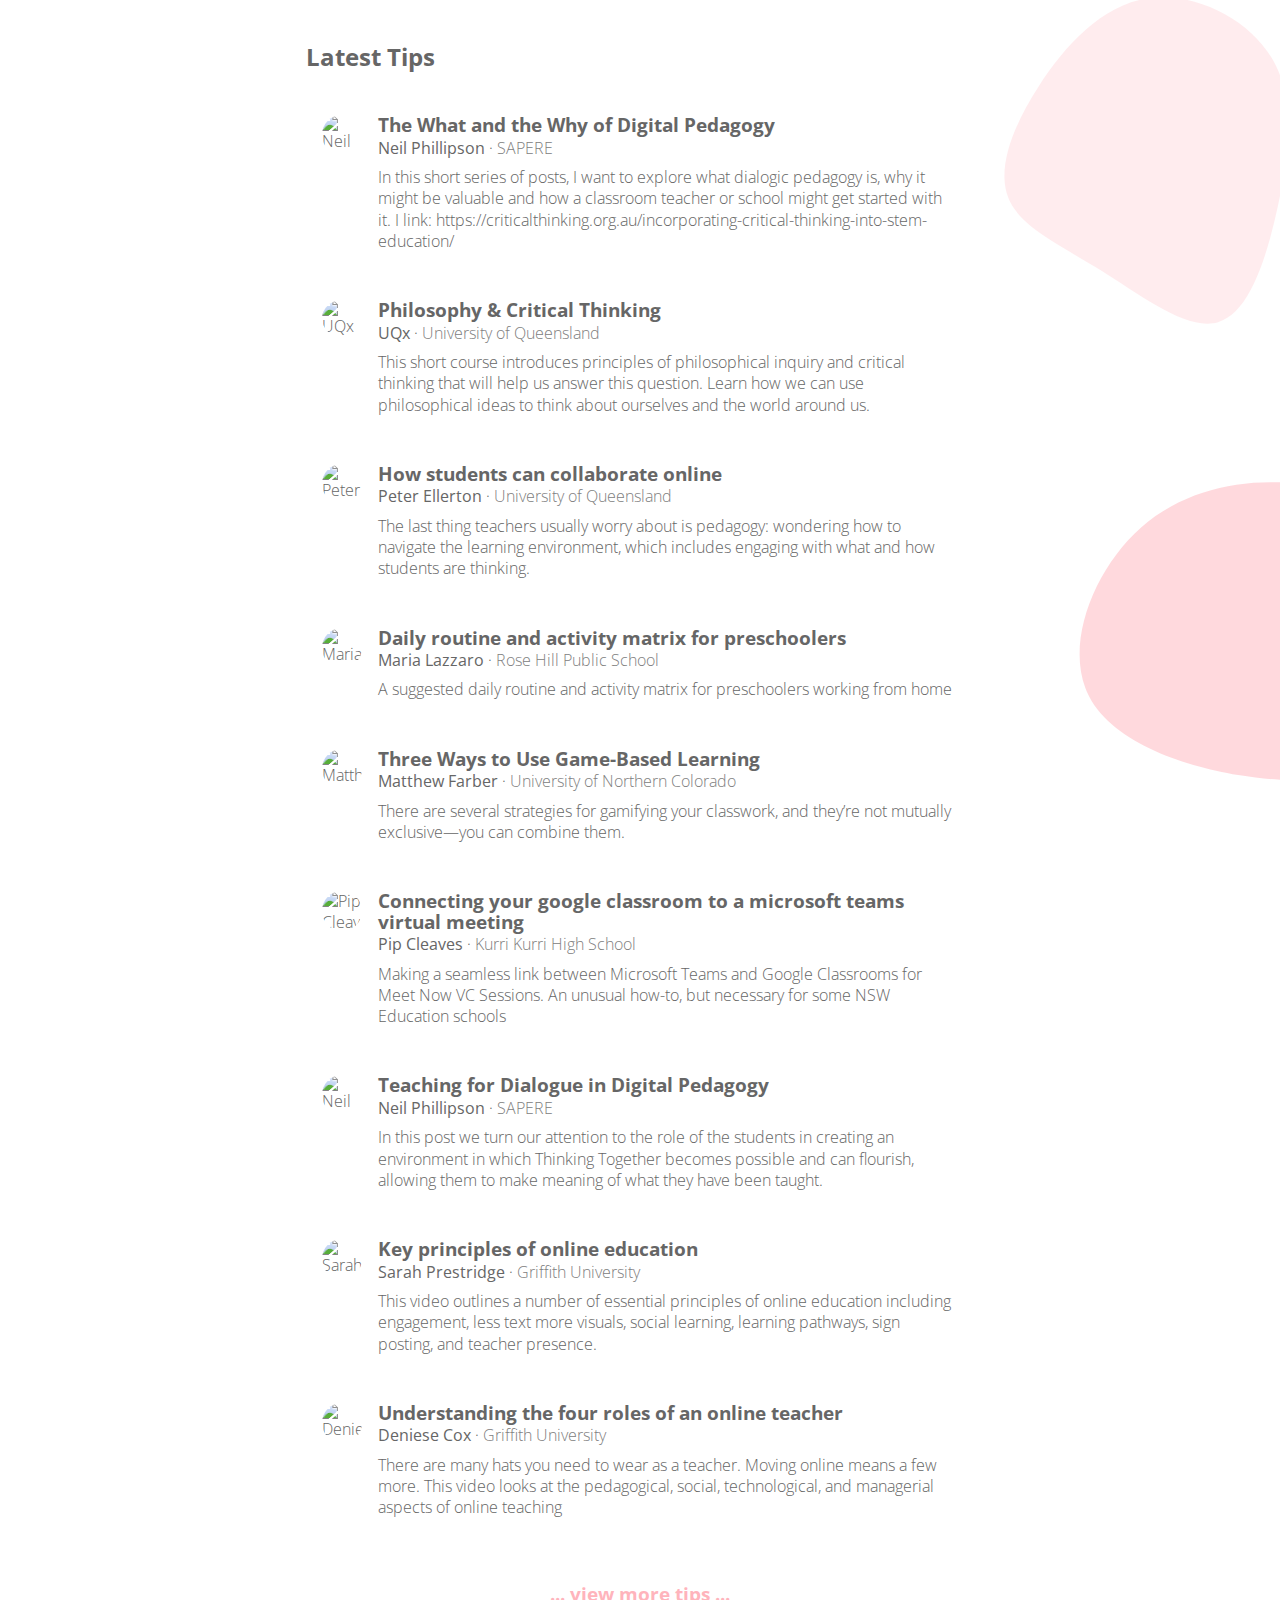
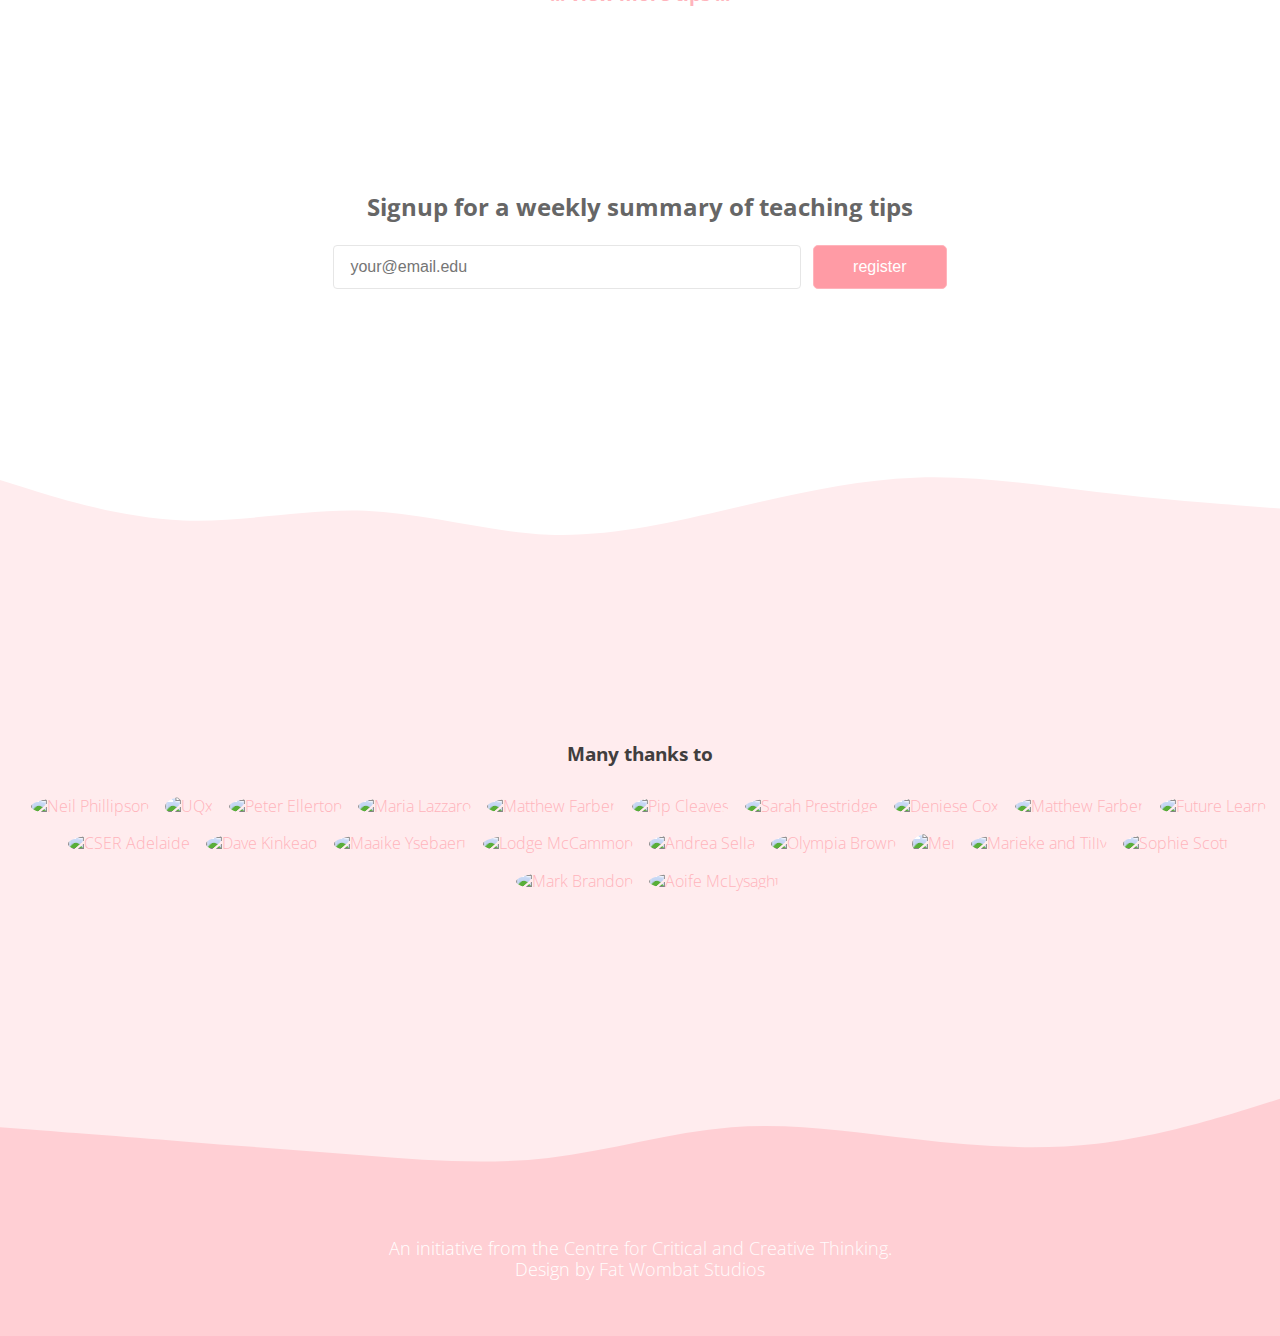
==== commit 4a5c4f18: "Automated build" ====
--- a/index.html
+++ b/index.html
@@ -140,7 +140,7 @@
         </li>  
   
         <li class="item summary blog">
-          <img src="https://scontent-vie1-1.xx.fbcdn.net/v/t1.0-1/p320x320/80696371_10158064090493255_3617334006309191680_o.jpg?_nc_cat&#x3D;107&amp;_nc_sid&#x3D;dbb9e7&amp;_nc_oc&#x3D;AQnygaXtqpTHcOIzjh5dgww2oTogltzEM9eAENR7x769qzAmcpFcOkhseMDG-qgwoF0&amp;_nc_ht&#x3D;scontent-vie1-1.xx&amp;_nc_tp&#x3D;6&amp;oh&#x3D;0cd25d76961f17e14080dcde0e2c8b6f&amp;oe&#x3D;5EA6AFAB" alt="Matthew Farber" class="mugshot" />
+          <img src="https://twitter.com/MatthewFarber/profile_image?size&#x3D;normal" alt="Matthew Farber" class="mugshot" />
           <a href="https://www.edutopia.org/article/3-ways-use-game-based-learning-matthew-farber" rel="nofollow" target="_blank">
             <h3 class="title">
               <i class="fab fa-twitter"></i>
@@ -959,10 +959,11 @@
           <a href="#" rel="nofollow"><img src="https://pbs.twimg.com/profile_images/587484228931039233/2PTVW96__400x400.png" alt="UQx" title="UQx" class="mugshot"></a>
           <a href="#" rel="nofollow"><img src="https://pbs.twimg.com/profile_images/1127153159/peter_400x400.jpg" alt="Peter Ellerton" title="Peter Ellerton" class="mugshot"></a>
           <a href="#" rel="nofollow"><img src="https://pbs.twimg.com/profile_images/845379006002163712/iJyY5JTq_400x400.jpg" alt="Maria Lazzaro" title="Maria Lazzaro" class="mugshot"></a>
-          <a href="#" rel="nofollow"><img src="https://scontent-vie1-1.xx.fbcdn.net/v/t1.0-1/p320x320/80696371_10158064090493255_3617334006309191680_o.jpg?_nc_cat&#x3D;107&amp;_nc_sid&#x3D;dbb9e7&amp;_nc_oc&#x3D;AQnygaXtqpTHcOIzjh5dgww2oTogltzEM9eAENR7x769qzAmcpFcOkhseMDG-qgwoF0&amp;_nc_ht&#x3D;scontent-vie1-1.xx&amp;_nc_tp&#x3D;6&amp;oh&#x3D;0cd25d76961f17e14080dcde0e2c8b6f&amp;oe&#x3D;5EA6AFAB" alt="Matthew Farber" title="Matthew Farber" class="mugshot"></a>
+          <a href="#" rel="nofollow"><img src="https://twitter.com/MatthewFarber/profile_image?size&#x3D;normal" alt="Matthew Farber" title="Matthew Farber" class="mugshot"></a>
           <a href="#" rel="nofollow"><img src="https://pbs.twimg.com/profile_images/1138984179675172865/nPm04Na7_400x400.jpg" alt="Pip Cleaves" title="Pip Cleaves" class="mugshot"></a>
           <a href="#" rel="nofollow"><img src="https://i1.rgstatic.net/ii/profile.image/281167828930596-1444047042583_Q512/Sarah_Prestridge.jpg" alt="Sarah Prestridge" title="Sarah Prestridge" class="mugshot"></a>
           <a href="#" rel="nofollow"><img src="https://media-exp1.licdn.com/dms/image/C5103AQGne--c1UJ5tA/profile-displayphoto-shrink_200_200/0?e&#x3D;1591228800&amp;v&#x3D;beta&amp;t&#x3D;pMYqDKmPVLatpJoZ0j_3WMMM72CoSiLJ8FSW7W2IIis" alt="Deniese Cox" title="Deniese Cox" class="mugshot"></a>
+          <a href="#" rel="nofollow"><img src="https://scontent-vie1-1.xx.fbcdn.net/v/t1.0-1/p320x320/80696371_10158064090493255_3617334006309191680_o.jpg?_nc_cat&#x3D;107&amp;_nc_sid&#x3D;dbb9e7&amp;_nc_oc&#x3D;AQnygaXtqpTHcOIzjh5dgww2oTogltzEM9eAENR7x769qzAmcpFcOkhseMDG-qgwoF0&amp;_nc_ht&#x3D;scontent-vie1-1.xx&amp;_nc_tp&#x3D;6&amp;oh&#x3D;0cd25d76961f17e14080dcde0e2c8b6f&amp;oe&#x3D;5EA6AFAB" alt="Matthew Farber" title="Matthew Farber" class="mugshot"></a>
           <a href="#" rel="nofollow"><img src="https://pbs.twimg.com/profile_images/1234464038312083456/QTAci5nb_400x400.jpg" alt="Future Learn" title="Future Learn" class="mugshot"></a>
           <a href="#" rel="nofollow"><img src="https://pbs.twimg.com/profile_images/421442344764727296/qwxsJpUq_400x400.png" alt="CSER Adelaide" title="CSER Adelaide" class="mugshot"></a>
           <a href="#" rel="nofollow"><img src="https://pbs.twimg.com/profile_images/447051446551199744/zjXzciwL_400x400.jpeg" alt="Dave Kinkead" title="Dave Kinkead" class="mugshot"></a>
